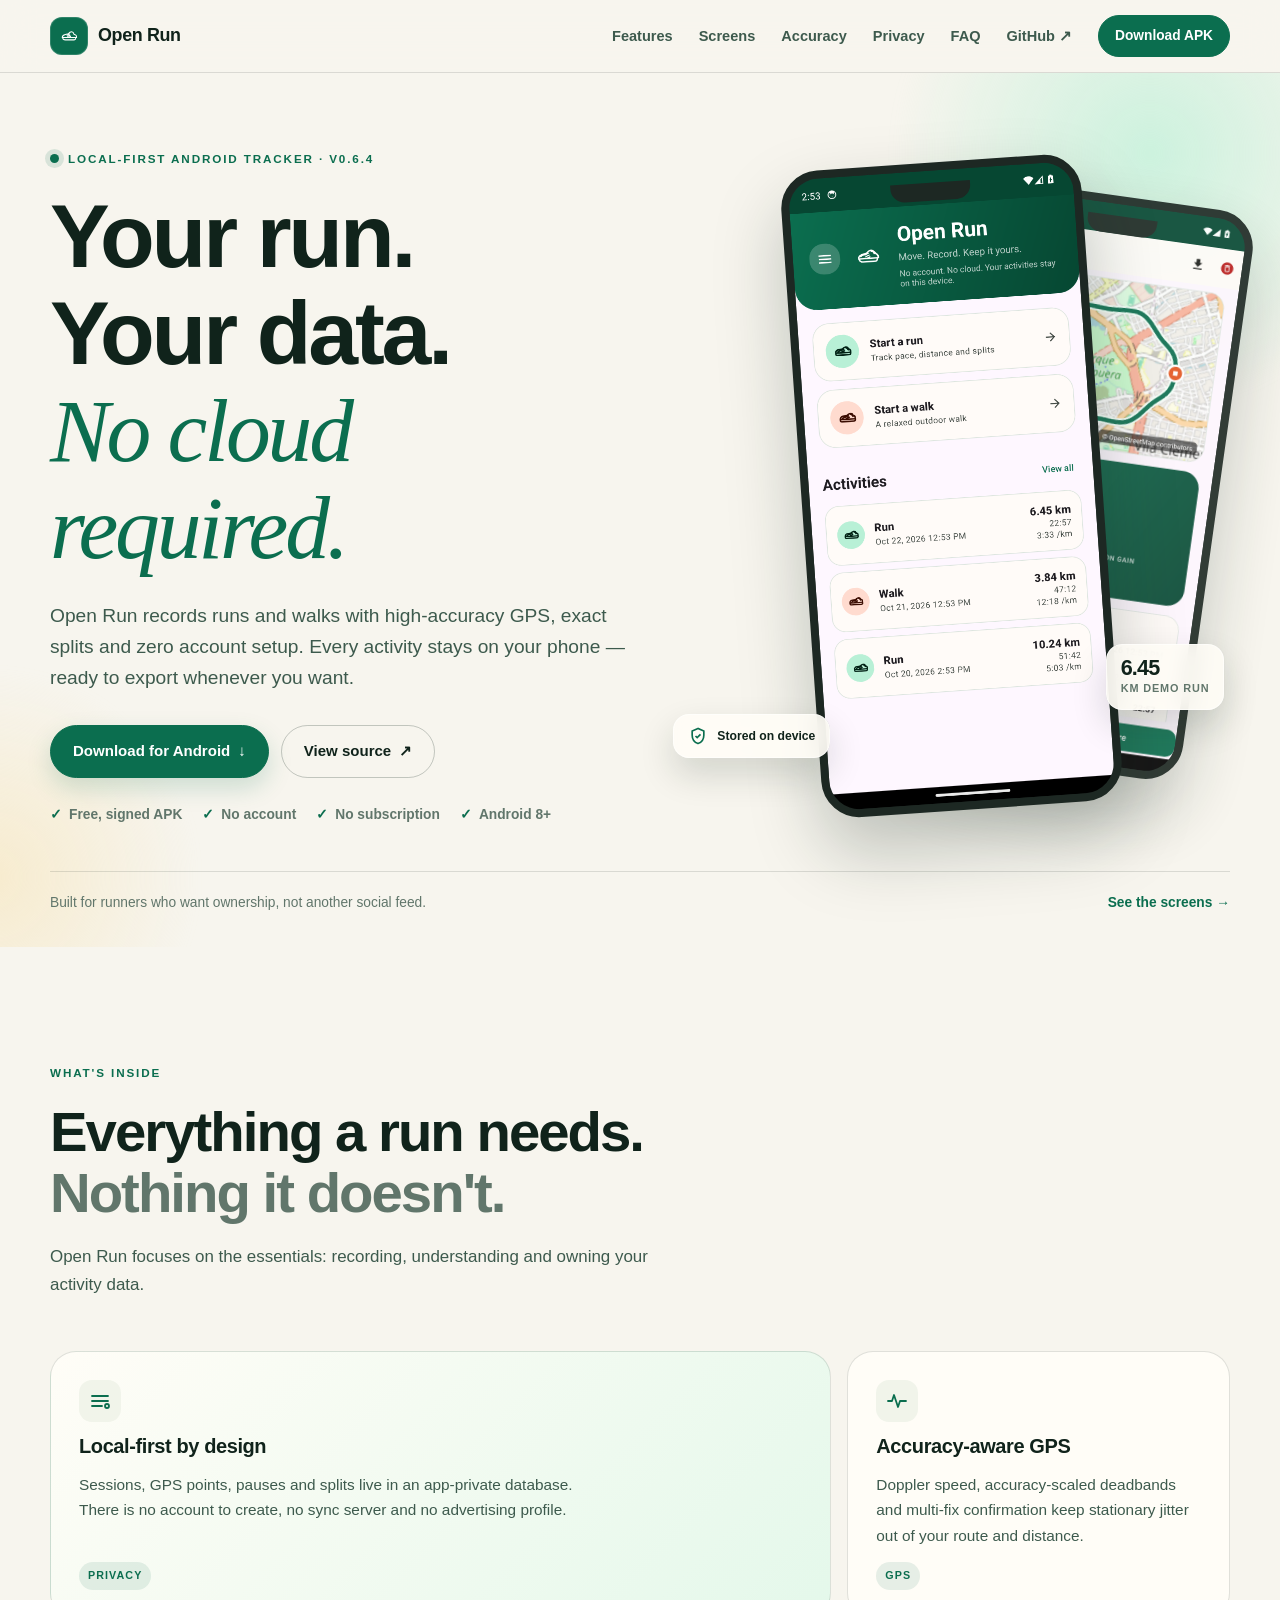
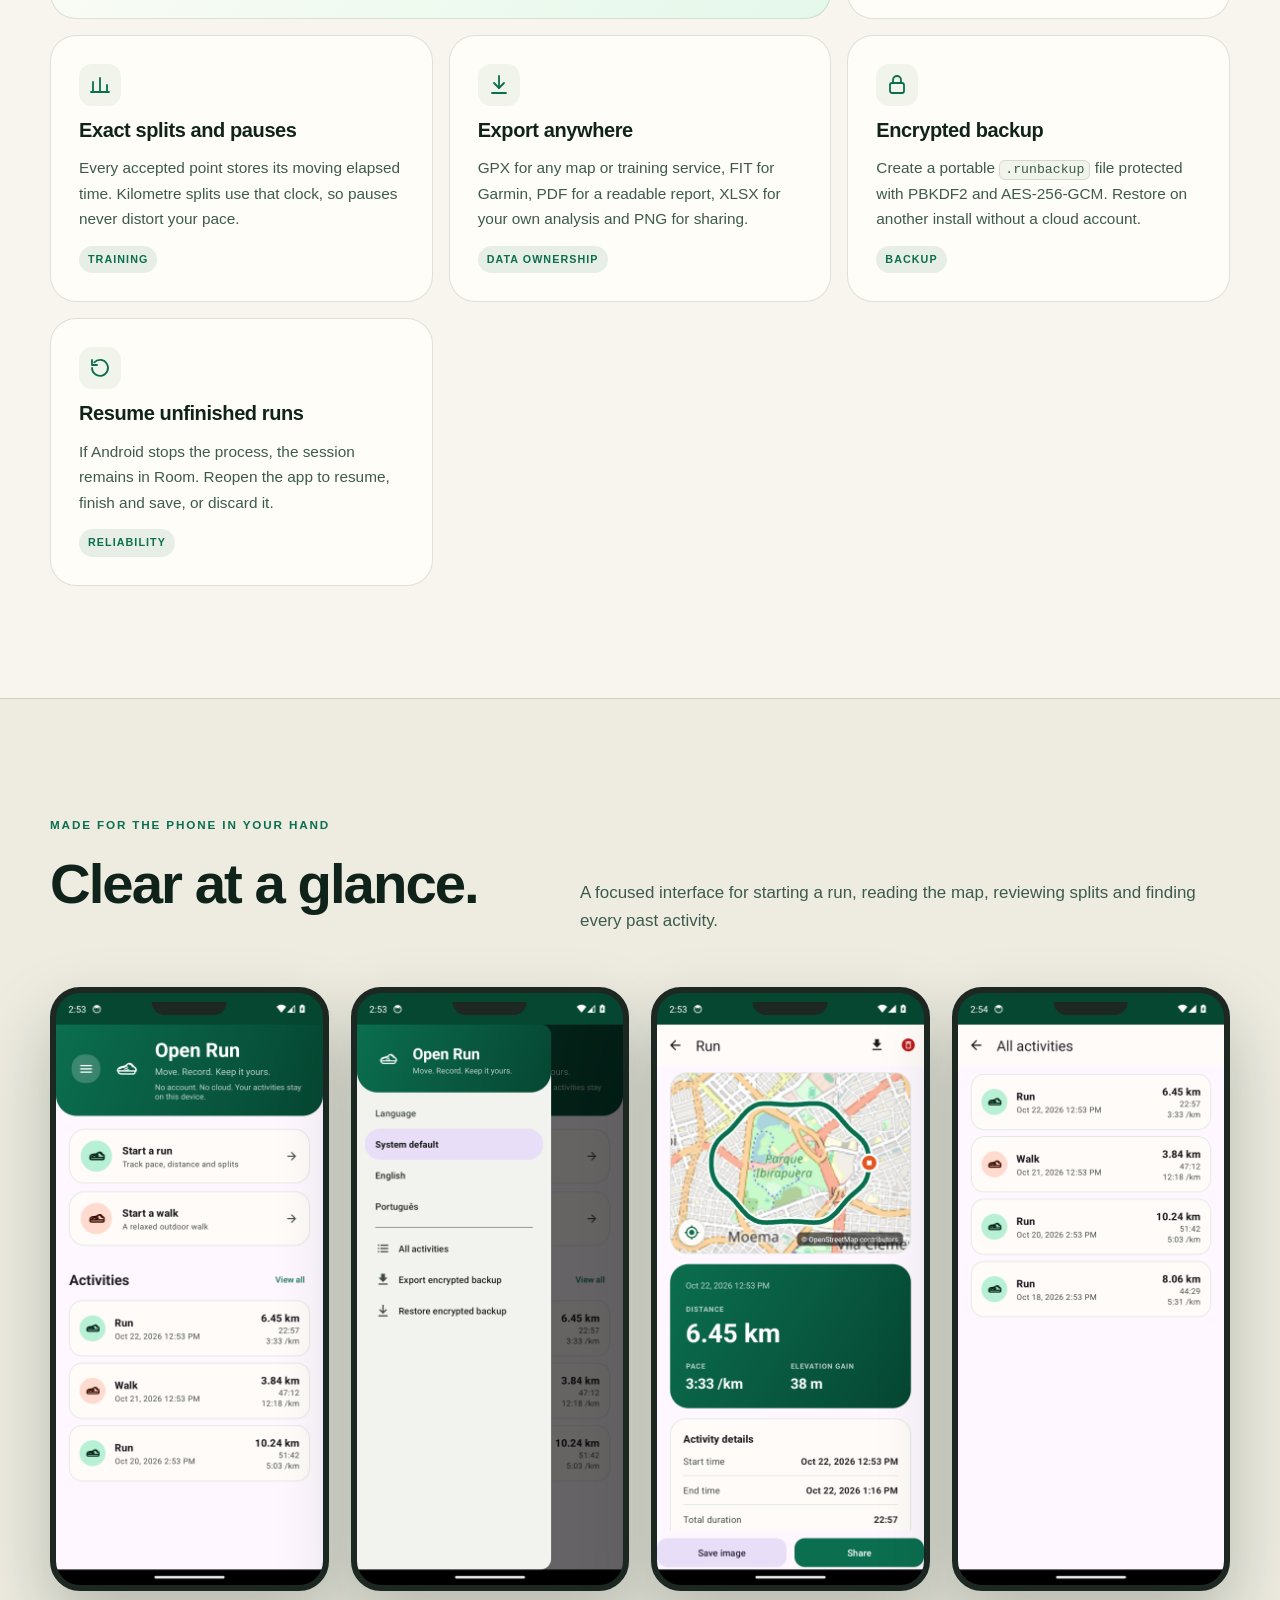
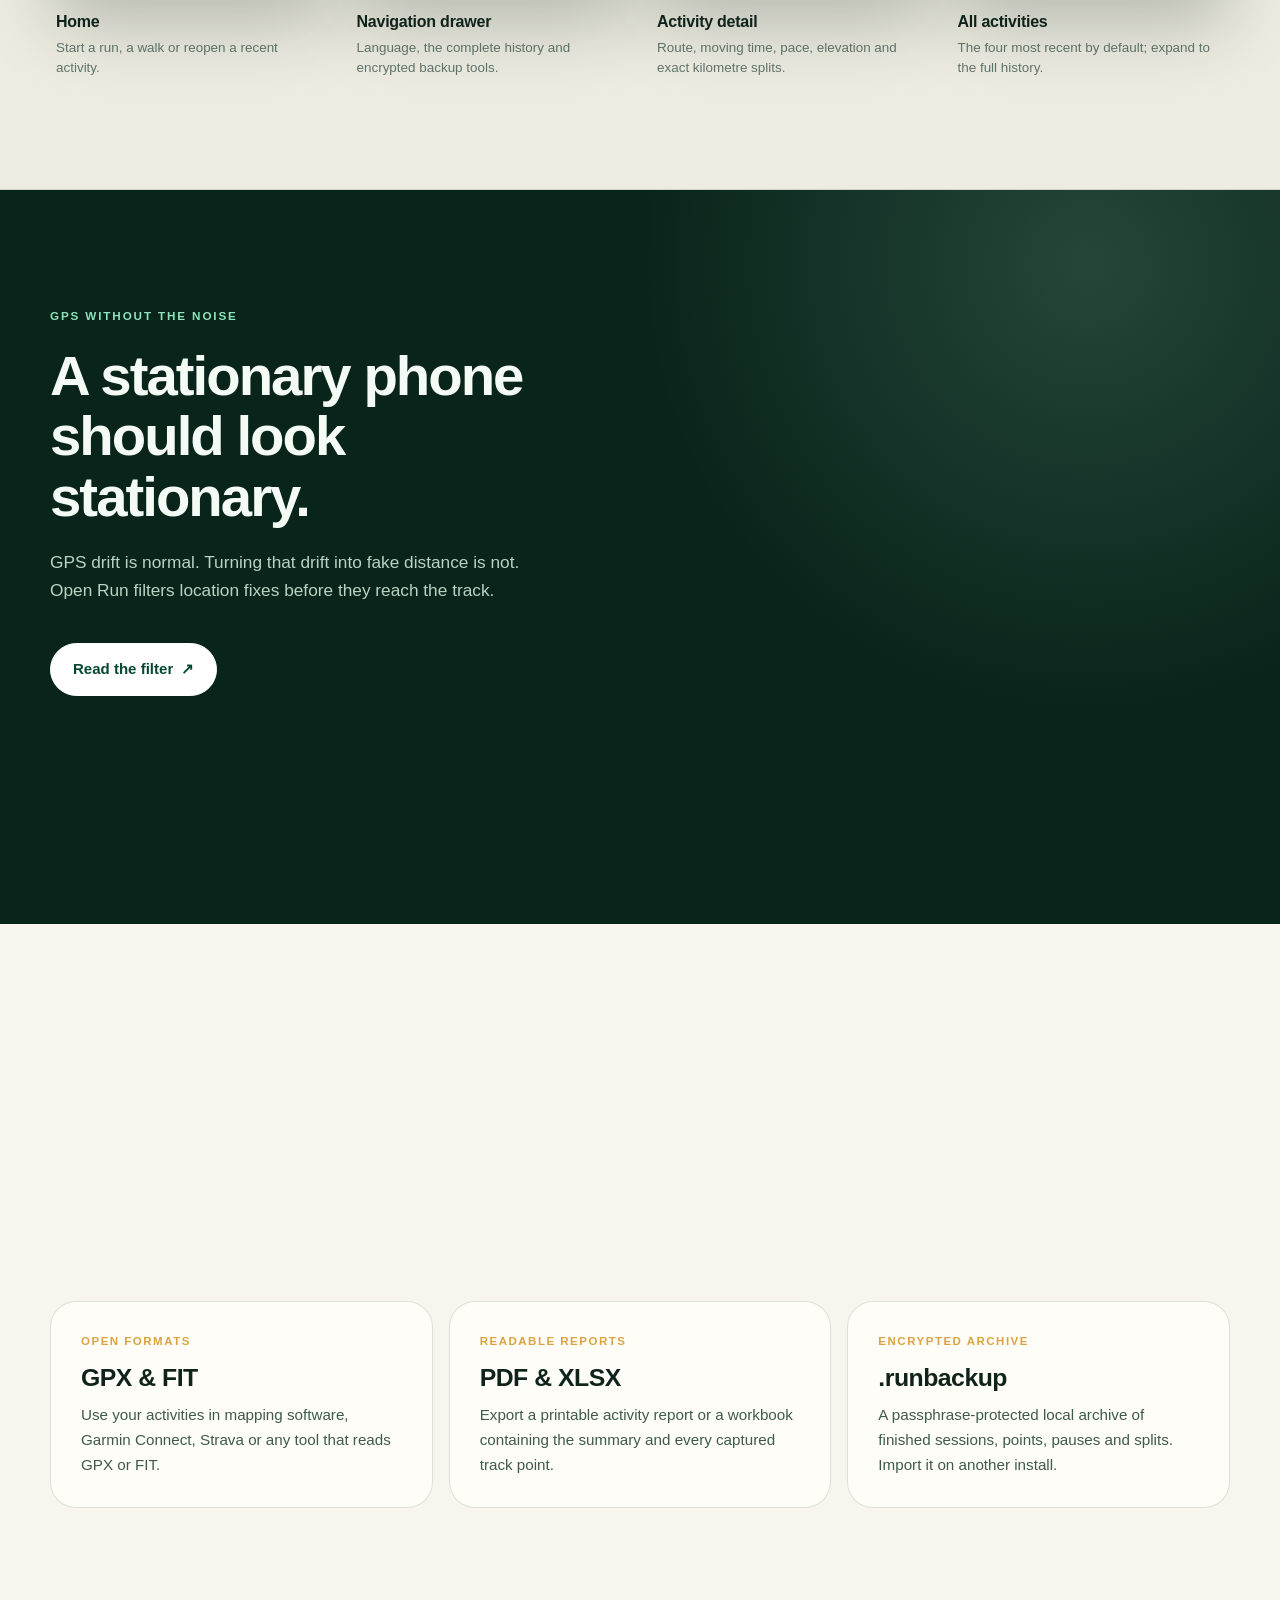
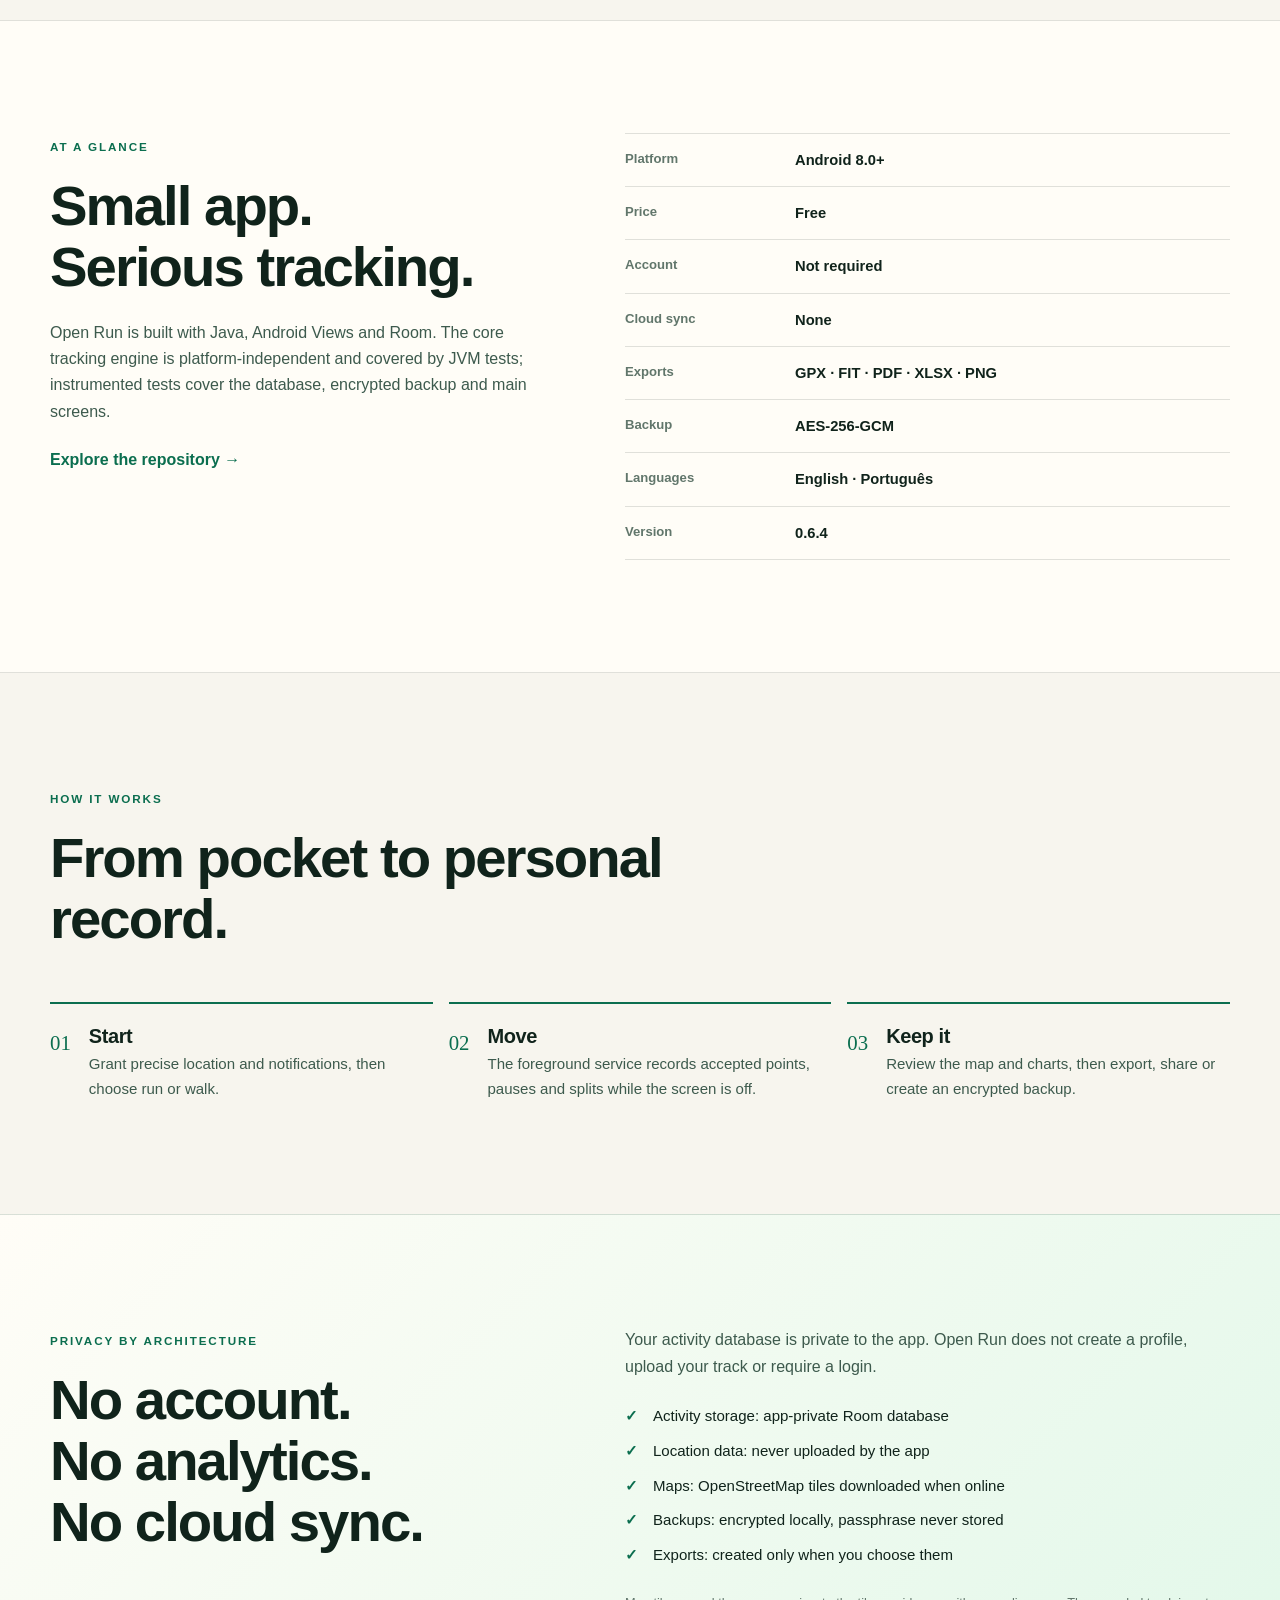
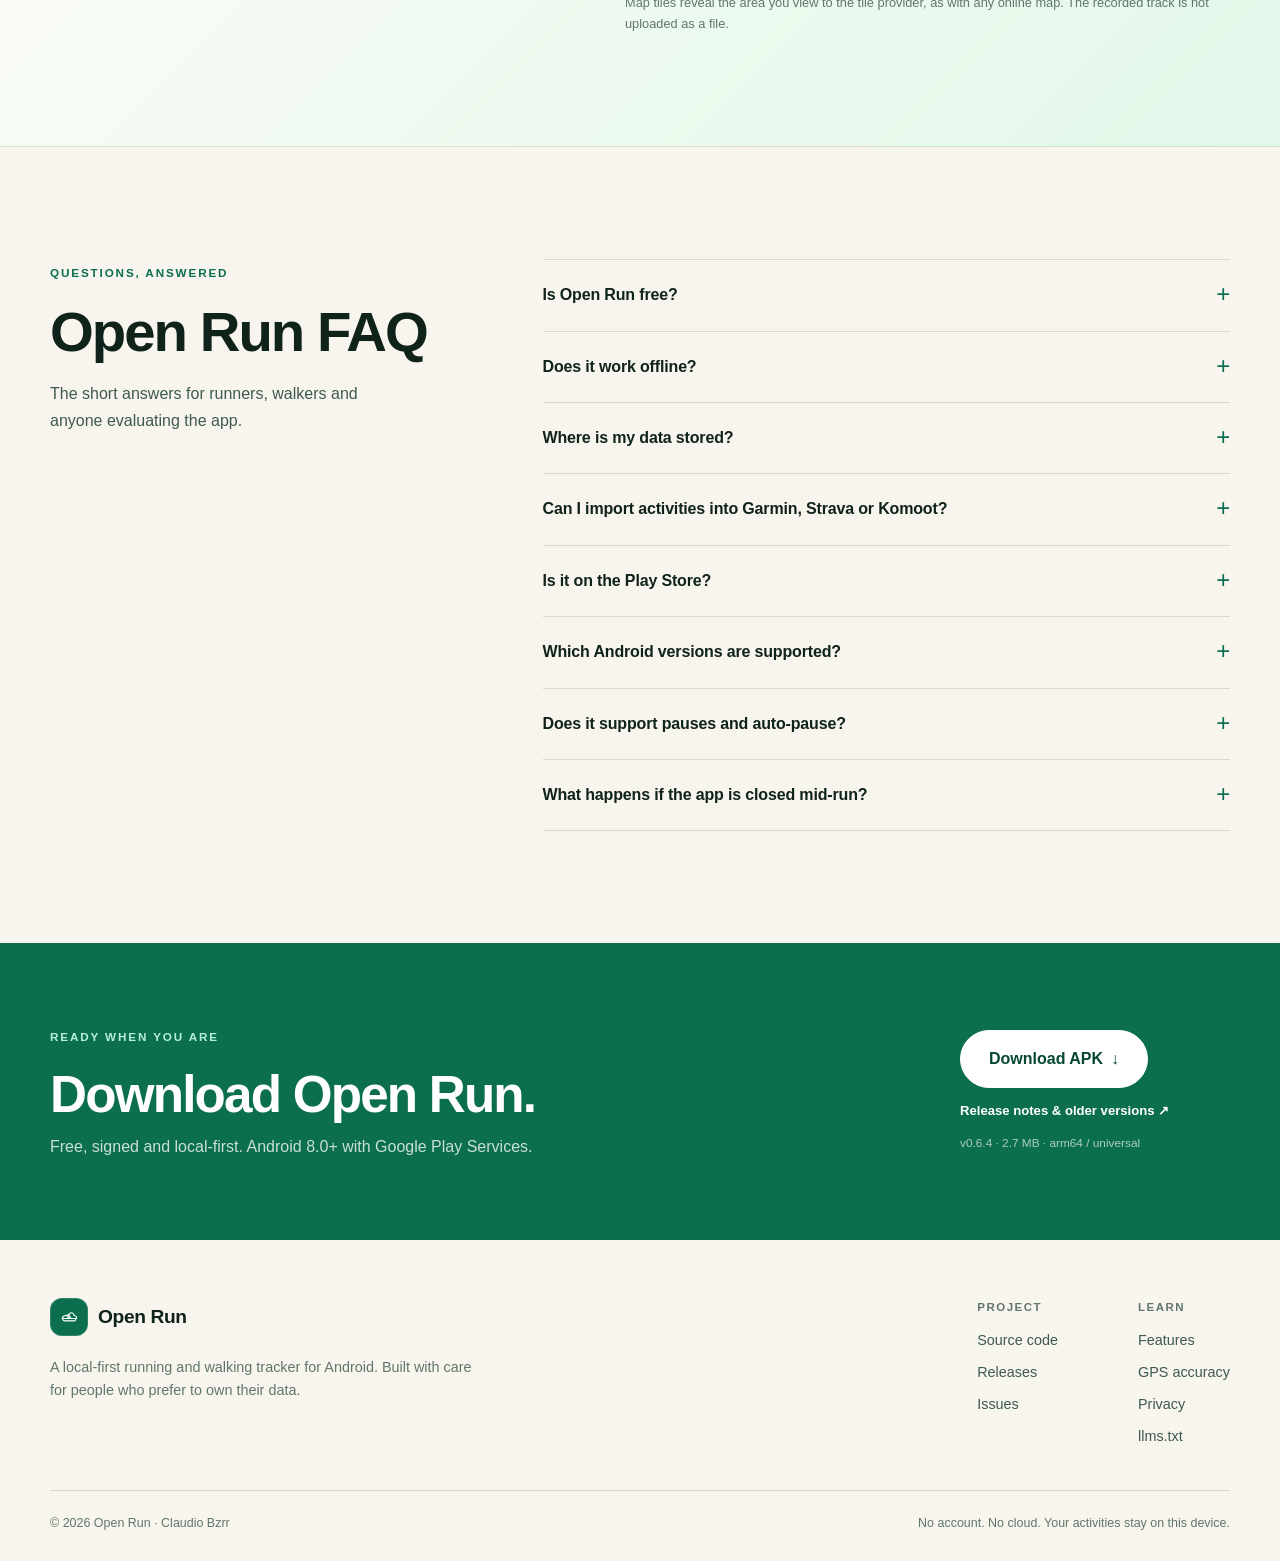
==== docs/index.html @ 713d122f "Add GitHub Pages landing page with app screenshots" ====
<!doctype html>
<html lang="en">
<head>
  <meta charset="utf-8">
  <meta name="viewport" content="width=device-width, initial-scale=1">
  <title>Open Run — Local-first GPS running & walking tracker for Android</title>
  <meta name="description" content="Open Run is a free, local-first Android app for running and walking. Accurate GPS tracks, exact splits, session recovery, GPX/FIT export and encrypted backups. No account, no cloud, no subscription.">
  <meta name="author" content="Claudio Bzrr">
  <meta name="theme-color" content="#0b6e4f">
  <link rel="canonical" href="https://claudiobzrr.github.io/open-run/">
  <link rel="icon" href="assets/favicon.svg" type="image/svg+xml">
  <link rel="manifest" href="site.webmanifest">
  <link rel="stylesheet" href="styles.css">

  <meta property="og:type" content="website">
  <meta property="og:site_name" content="Open Run">
  <meta property="og:title" content="Open Run — Your run. Your data. No cloud required.">
  <meta property="og:description" content="A local-first Android running and walking tracker with accurate GPS, exact splits, GPX/FIT export and encrypted local backups.">
  <meta property="og:url" content="https://claudiobzrr.github.io/open-run/">
  <meta property="og:image" content="https://claudiobzrr.github.io/open-run/assets/og-image.png">
  <meta property="og:image:width" content="1200">
  <meta property="og:image:height" content="630">
  <meta property="og:image:alt" content="Open Run app screens on a green background">
  <meta name="twitter:card" content="summary_large_image">
  <meta name="twitter:title" content="Open Run — Local-first running & walking tracker">
  <meta name="twitter:description" content="Accurate GPS, exact splits, encrypted backups and no account. Free Android app.">
  <meta name="twitter:image" content="https://claudiobzrr.github.io/open-run/assets/og-image.png">

  <script type="application/ld+json">
  {
    "@context": "https://schema.org",
    "@type": "SoftwareApplication",
    "name": "Open Run",
    "alternateName": "Open Run Android running tracker",
    "description": "Open Run is a free, local-first Android app for recording runs and walks. It stores activities on the device, supports exact pauses and splits, GPX/FIT/PDF/XLSX exports, encrypted .runbackup files and unfinished-session recovery.",
    "applicationCategory": "HealthApplication",
    "applicationSubCategory": "Running and walking tracker",
    "operatingSystem": "Android 8.0 or newer",
    "softwareVersion": "0.6.4",
    "datePublished": "2026-01-01",
    "dateModified": "2026-10-22",
    "downloadUrl": "https://github.com/ClaudioBzrr/open-run/releases/latest/download/app-release.apk",
    "installUrl": "https://github.com/ClaudioBzrr/open-run/releases/latest/download/app-release.apk",
    "codeRepository": "https://github.com/ClaudioBzrr/open-run",
    "url": "https://claudiobzrr.github.io/open-run/",
    "image": "https://claudiobzrr.github.io/open-run/assets/og-image.png",
    "author": {
      "@type": "Person",
      "name": "Claudio Bzrr",
      "url": "https://github.com/ClaudioBzrr"
    },
    "offers": {
      "@type": "Offer",
      "price": "0",
      "priceCurrency": "BRL",
      "availability": "https://schema.org/InStock"
    },
    "featureList": [
      "Local-first GPS running and walking tracker",
      "Doppler and barometer-assisted tracking",
      "Exact pauses and kilometre splits",
      "GPX, FIT, PDF and XLSX export",
      "Encrypted local .runbackup files",
      "Unfinished session recovery",
      "English and Portuguese interface",
      "No account and no subscription"
    ],
    "inLanguage": ["en", "pt-BR"]
  }
  </script>
  <script type="application/ld+json">
  {
    "@context": "https://schema.org",
    "@type": "FAQPage",
    "mainEntity": [
      {
        "@type": "Question",
        "name": "Is Open Run free?",
        "acceptedAnswer": {
          "@type": "Answer",
          "text": "Yes. Open Run is a free Android app with no account, subscription or ads. You can download the signed APK from GitHub Releases."
        }
      },
      {
        "@type": "Question",
        "name": "Does Open Run work offline?",
        "acceptedAnswer": {
          "@type": "Answer",
          "text": "Recording, history, splits, backup and exports work offline. The activity map and share card download OpenStreetMap tiles when an internet connection is available."
        }
      },
      {
        "@type": "Question",
        "name": "Where is my activity data stored?",
        "acceptedAnswer": {
          "@type": "Answer",
          "text": "Sessions, GPS points, pauses and splits are stored in an app-private Room database on the Android device. Open Run has no account or cloud sync. Exported GPX, FIT, PDF, XLSX and .runbackup files are created only when you choose to export them."
        }
      },
      {
        "@type": "Question",
        "name": "Can I export activities to Garmin, Strava or other apps?",
        "acceptedAnswer": {
          "@type": "Answer",
          "text": "Yes. Open Run exports GPX 1.1 and Garmin FIT files, plus PDF reports, Excel workbooks and PNG share cards. GPX and FIT files can be imported by services that support those formats."
        }
      },
      {
        "@type": "Question",
        "name": "Is Open Run on the Google Play Store?",
        "acceptedAnswer": {
          "@type": "Answer",
          "text": "Not yet. Open Run is distributed as a signed APK through GitHub Releases."
        }
      },
      {
        "@type": "Question",
        "name": "What Android version is required?",
        "acceptedAnswer": {
          "@type": "Answer",
          "text": "Open Run requires Android 8.0 (API 26) or newer and Google Play Services for high-accuracy fused location."
        }
      }
    ]
  }
  </script>
  <script type="application/ld+json">
  {
    "@context": "https://schema.org",
    "@type": "BreadcrumbList",
    "itemListElement": [
      {
        "@type": "ListItem",
        "position": 1,
        "name": "Open Run",
        "item": "https://claudiobzrr.github.io/open-run/"
      }
    ]
  }
  </script>
</head>
<body>
  <a class="skip-link" href="#main">Skip to content</a>

  <header class="site-header">
    <div class="container header-inner">
      <a class="brand" href="#top" aria-label="Open Run home">
        <span class="brand-mark" aria-hidden="true">
          <svg viewBox="0 0 108 108" role="img"><path d="M28 60c0-6 4-10 12-12l12-3c4-5 8-7 12-7 5 0 8 4 9 9l5 2c3 1 5 5 5 8v3H28Z"/><path d="M30 62c0 4 4 7 10 7h34c4 0 6-3 6-7"/><path d="m46 50 10-4M48 55l10-4M50 60l10-4"/></svg>
        </span>
        <span>Open Run</span>
      </a>
      <button class="nav-toggle" type="button" aria-label="Open menu" aria-expanded="false" aria-controls="site-nav">
        <span></span><span></span><span></span>
      </button>
      <nav class="site-nav" id="site-nav" aria-label="Main navigation">
        <a href="#features">Features</a>
        <a href="#screens">Screens</a>
        <a href="#accuracy">Accuracy</a>
        <a href="#privacy">Privacy</a>
        <a href="#faq">FAQ</a>
        <a class="nav-github" href="https://github.com/ClaudioBzrr/open-run" rel="noopener">GitHub <span aria-hidden="true">↗</span></a>
        <a class="button button-small" href="https://github.com/ClaudioBzrr/open-run/releases/latest/download/app-release.apk">Download APK</a>
      </nav>
    </div>
  </header>

  <main id="main">
    <section class="hero" id="top">
      <div class="hero-glow hero-glow-one" aria-hidden="true"></div>
      <div class="hero-glow hero-glow-two" aria-hidden="true"></div>
      <div class="container hero-grid">
        <div class="hero-copy">
          <p class="eyebrow"><span class="status-dot" aria-hidden="true"></span> Local-first Android tracker · v0.6.4</p>
          <h1>Your run.<br>Your data.<br><em>No cloud required.</em></h1>
          <p class="lede">Open Run records runs and walks with high-accuracy GPS, exact splits and zero account setup. Every activity stays on your phone — ready to export whenever you want.</p>
          <div class="hero-actions">
            <a class="button" href="https://github.com/ClaudioBzrr/open-run/releases/latest/download/app-release.apk">Download for Android <span aria-hidden="true">↓</span></a>
            <a class="button button-ghost" href="https://github.com/ClaudioBzrr/open-run" rel="noopener">View source <span aria-hidden="true">↗</span></a>
          </div>
          <ul class="trust-list" aria-label="Product highlights">
            <li>Free, signed APK</li>
            <li>No account</li>
            <li>No subscription</li>
            <li>Android 8+</li>
          </ul>
        </div>

        <div class="hero-visual" aria-label="Open Run home and activity detail screens">
          <div class="phone phone-back">
            <img src="assets/screenshots/03-detail.png" alt="Open Run activity detail screen with route map, distance, pace, elevation and activity statistics" width="1080" height="2400" loading="eager">
          </div>
          <div class="phone phone-front">
            <img src="assets/screenshots/01-home.png" alt="Open Run home screen with start run and start walk cards, recent activities and navigation menu" width="1080" height="2400" loading="eager">
          </div>
          <div class="floating-note note-pace" aria-hidden="true">
            <span class="note-value">6.45</span>
            <span class="note-label">km demo run</span>
          </div>
          <div class="floating-note note-local" aria-hidden="true">
            <svg viewBox="0 0 24 24"><path d="M12 3 5 6v5c0 4.6 3 8.6 7 10 4-1.4 7-5.4 7-10V6l-7-3Z"/><path d="m9 12 2 2 4-4"/></svg>
            <span>Stored on device</span>
          </div>
        </div>
      </div>
      <div class="container hero-foot">
        <p>Built for runners who want ownership, not another social feed.</p>
        <a href="#screens">See the screens <span aria-hidden="true">→</span></a>
      </div>
    </section>

    <section class="section" id="features">
      <div class="container">
        <div class="section-heading">
          <p class="eyebrow">What's inside</p>
          <h2>Everything a run needs.<br><span>Nothing it doesn't.</span></h2>
          <p>Open Run focuses on the essentials: recording, understanding and owning your activity data.</p>
        </div>

        <div class="feature-grid">
          <article class="feature-card feature-card-wide">
            <div class="feature-icon" aria-hidden="true">
              <svg viewBox="0 0 24 24"><path d="M4 7h16M4 12h16M4 17h10"/><circle cx="19" cy="17" r="2"/></svg>
            </div>
            <h3>Local-first by design</h3>
            <p>Sessions, GPS points, pauses and splits live in an app-private database. There is no account to create, no sync server and no advertising profile.</p>
            <span class="tag">Privacy</span>
          </article>

          <article class="feature-card">
            <div class="feature-icon" aria-hidden="true">
              <svg viewBox="0 0 24 24"><path d="M3 12h4l2-6 4 12 2-6h6"/></svg>
            </div>
            <h3>Accuracy-aware GPS</h3>
            <p>Doppler speed, accuracy-scaled deadbands and multi-fix confirmation keep stationary jitter out of your route and distance.</p>
            <span class="tag">GPS</span>
          </article>

          <article class="feature-card">
            <div class="feature-icon" aria-hidden="true">
              <svg viewBox="0 0 24 24"><path d="M5 19V9M12 19V5M19 19v-7"/><path d="M3 19h18"/></svg>
            </div>
            <h3>Exact splits and pauses</h3>
            <p>Every accepted point stores its moving elapsed time. Kilometre splits use that clock, so pauses never distort your pace.</p>
            <span class="tag">Training</span>
          </article>

          <article class="feature-card">
            <div class="feature-icon" aria-hidden="true">
              <svg viewBox="0 0 24 24"><path d="M12 3v12"/><path d="m7 10 5 5 5-5"/><path d="M5 20h14"/></svg>
            </div>
            <h3>Export anywhere</h3>
            <p>GPX for any map or training service, FIT for Garmin, PDF for a readable report, XLSX for your own analysis and PNG for sharing.</p>
            <span class="tag">Data ownership</span>
          </article>

          <article class="feature-card">
            <div class="feature-icon" aria-hidden="true">
              <svg viewBox="0 0 24 24"><rect x="5" y="10" width="14" height="10" rx="2"/><path d="M8 10V7a4 4 0 0 1 8 0v3"/></svg>
            </div>
            <h3>Encrypted backup</h3>
            <p>Create a portable <code>.runbackup</code> file protected with PBKDF2 and AES-256-GCM. Restore on another install without a cloud account.</p>
            <span class="tag">Backup</span>
          </article>

          <article class="feature-card">
            <div class="feature-icon" aria-hidden="true">
              <svg viewBox="0 0 24 24"><path d="M4 12a8 8 0 1 0 2.3-5.7"/><path d="M4 4v5h5"/></svg>
            </div>
            <h3>Resume unfinished runs</h3>
            <p>If Android stops the process, the session remains in Room. Reopen the app to resume, finish and save, or discard it.</p>
            <span class="tag">Reliability</span>
          </article>
        </div>
      </div>
    </section>

    <section class="section section-screens" id="screens">
      <div class="container">
        <div class="section-heading section-heading-row">
          <div>
            <p class="eyebrow">Made for the phone in your hand</p>
            <h2>Clear at a glance.</h2>
          </div>
          <p>A focused interface for starting a run, reading the map, reviewing splits and finding every past activity.</p>
        </div>

        <div class="screens-grid">
          <figure class="screen-card">
            <div class="phone phone-small">
              <img src="assets/screenshots/01-home.png" alt="Open Run home screen with the menu button on the left, start run and walk cards, and three recent activities" width="1080" height="2400" loading="lazy">
            </div>
            <figcaption><strong>Home</strong><span>Start a run, a walk or reopen a recent activity.</span></figcaption>
          </figure>
          <figure class="screen-card">
            <div class="phone phone-small">
              <img src="assets/screenshots/02-drawer.png" alt="Open Run navigation drawer with language, all activities and encrypted backup actions" width="1080" height="2400" loading="lazy">
            </div>
            <figcaption><strong>Navigation drawer</strong><span>Language, the complete history and encrypted backup tools.</span></figcaption>
          </figure>
          <figure class="screen-card">
            <div class="phone phone-small">
              <img src="assets/screenshots/03-detail.png" alt="Open Run activity detail with route map, distance, pace, elevation, start and end times" width="1080" height="2400" loading="lazy">
            </div>
            <figcaption><strong>Activity detail</strong><span>Route, moving time, pace, elevation and exact kilometre splits.</span></figcaption>
          </figure>
          <figure class="screen-card">
            <div class="phone phone-small">
              <img src="assets/screenshots/04-all-activities.png" alt="Open Run all activities screen showing the recent four activities with a view all action" width="1080" height="2400" loading="lazy">
            </div>
            <figcaption><strong>All activities</strong><span>The four most recent by default; expand to the full history.</span></figcaption>
          </figure>
        </div>
      </div>
    </section>

    <section class="section section-dark" id="accuracy">
      <div class="container split-grid">
        <div>
          <p class="eyebrow eyebrow-light">GPS without the noise</p>
          <h2>A stationary phone<br>should look stationary.</h2>
          <p class="lede-light">GPS drift is normal. Turning that drift into fake distance is not. Open Run filters location fixes before they reach the track.</p>
          <a class="button button-light" href="https://github.com/ClaudioBzrr/open-run/blob/main/core/src/main/java/com/openrun/core/stats/TrackFilter.java" rel="noopener">Read the filter <span aria-hidden="true">↗</span></a>
        </div>
        <div class="accuracy-list">
          <div class="accuracy-item">
            <span class="accuracy-number">01</span>
            <div><h3>Doppler speed</h3><p>Near-zero speed keeps the position anchor fixed instead of accepting multipath jumps as real movement.</p></div>
          </div>
          <div class="accuracy-item">
            <span class="accuracy-number">02</span>
            <div><h3>Accuracy-scaled deadband</h3><p>The movement threshold grows with reported GPS accuracy, so a 20 m fix cannot create a 2 m segment.</p></div>
          </div>
          <div class="accuracy-item">
            <span class="accuracy-number">03</span>
            <div><h3>Multi-fix confirmation</h3><p>When speed is ambiguous, three consistent fixes are required before a new segment is committed.</p></div>
          </div>
          <div class="accuracy-item">
            <span class="accuracy-number">04</span>
            <div><h3>Barometer-assisted elevation</h3><p>Pressure altitude is calibrated from the first valid GPS altitude and preferred over noisy GPS elevation.</p></div>
          </div>
        </div>
      </div>
    </section>

    <section class="section" id="data">
      <div class="container">
        <div class="section-heading">
          <p class="eyebrow">Data ownership</p>
          <h2>Keep the files.<br><span>Keep the memories.</span></h2>
          <p>No lock-in. Take your activities to other tools or keep an encrypted copy of everything.</p>
        </div>
        <div class="data-grid">
          <article class="data-card">
            <p class="data-kicker">Open formats</p>
            <h3>GPX &amp; FIT</h3>
            <p>Use your activities in mapping software, Garmin Connect, Strava or any tool that reads GPX or FIT.</p>
          </article>
          <article class="data-card">
            <p class="data-kicker">Readable reports</p>
            <h3>PDF &amp; XLSX</h3>
            <p>Export a printable activity report or a workbook containing the summary and every captured track point.</p>
          </article>
          <article class="data-card">
            <p class="data-kicker">Encrypted archive</p>
            <h3>.runbackup</h3>
            <p>A passphrase-protected local archive of finished sessions, points, pauses and splits. Import it on another install.</p>
          </article>
        </div>
      </div>
    </section>

    <section class="section section-glance" id="glance">
      <div class="container glance-grid">
        <div>
          <p class="eyebrow">At a glance</p>
          <h2>Small app.<br>Serious tracking.</h2>
          <p class="glance-copy">Open Run is built with Java, Android Views and Room. The core tracking engine is platform-independent and covered by JVM tests; instrumented tests cover the database, encrypted backup and main screens.</p>
          <a class="text-link" href="https://github.com/ClaudioBzrr/open-run" rel="noopener">Explore the repository <span aria-hidden="true">→</span></a>
        </div>
        <dl class="fact-list">
          <div><dt>Platform</dt><dd>Android 8.0+</dd></div>
          <div><dt>Price</dt><dd>Free</dd></div>
          <div><dt>Account</dt><dd>Not required</dd></div>
          <div><dt>Cloud sync</dt><dd>None</dd></div>
          <div><dt>Exports</dt><dd>GPX · FIT · PDF · XLSX · PNG</dd></div>
          <div><dt>Backup</dt><dd>AES-256-GCM</dd></div>
          <div><dt>Languages</dt><dd>English · Português</dd></div>
          <div><dt>Version</dt><dd>0.6.4</dd></div>
        </dl>
      </div>
    </section>

    <section class="section" id="how">
      <div class="container">
        <div class="section-heading">
          <p class="eyebrow">How it works</p>
          <h2>From pocket to personal record.</h2>
        </div>
        <ol class="steps">
          <li><span>01</span><div><h3>Start</h3><p>Grant precise location and notifications, then choose run or walk.</p></div></li>
          <li><span>02</span><div><h3>Move</h3><p>The foreground service records accepted points, pauses and splits while the screen is off.</p></div></li>
          <li><span>03</span><div><h3>Keep it</h3><p>Review the map and charts, then export, share or create an encrypted backup.</p></div></li>
        </ol>
      </div>
    </section>

    <section class="section section-privacy" id="privacy">
      <div class="container split-grid">
        <div>
          <p class="eyebrow">Privacy by architecture</p>
          <h2>No account.<br>No analytics.<br>No cloud sync.</h2>
        </div>
        <div class="privacy-copy">
          <p>Your activity database is private to the app. Open Run does not create a profile, upload your track or require a login.</p>
          <ul class="check-list">
            <li>Activity storage: app-private Room database</li>
            <li>Location data: never uploaded by the app</li>
            <li>Maps: OpenStreetMap tiles downloaded when online</li>
            <li>Backups: encrypted locally, passphrase never stored</li>
            <li>Exports: created only when you choose them</li>
          </ul>
          <p class="small-print">Map tiles reveal the area you view to the tile provider, as with any online map. The recorded track is not uploaded as a file.</p>
        </div>
      </div>
    </section>

    <section class="section" id="faq">
      <div class="container faq-layout">
        <div>
          <p class="eyebrow">Questions, answered</p>
          <h2>Open Run FAQ</h2>
          <p class="faq-intro">The short answers for runners, walkers and anyone evaluating the app.</p>
        </div>
        <div class="faq-list">
          <details>
            <summary>Is Open Run free?</summary>
            <p>Yes. There is no account, subscription or advertising SDK. Download the signed APK directly from GitHub Releases.</p>
          </details>
          <details>
            <summary>Does it work offline?</summary>
            <p>Recording, history, splits, backups and exports work offline. Map tiles and the share-card map background need an internet connection; without them, the route is drawn on a clean background.</p>
          </details>
          <details>
            <summary>Where is my data stored?</summary>
            <p>Sessions, points, pauses and splits are stored in an app-private Room database on the device. Open Run has no cloud sync. GPX, FIT, PDF, XLSX and .runbackup files are created only when you export them.</p>
          </details>
          <details>
            <summary>Can I import activities into Garmin, Strava or Komoot?</summary>
            <p>Open Run exports standard GPX 1.1 and Garmin FIT files. Any service that supports those formats can import them.</p>
          </details>
          <details>
            <summary>Is it on the Play Store?</summary>
            <p>Not yet. Releases are distributed as signed APKs on GitHub. Android may ask you to allow installation from your browser or file manager the first time.</p>
          </details>
          <details>
            <summary>Which Android versions are supported?</summary>
            <p>Android 8.0 (API 26) or newer. Google Play Services is required for high-accuracy fused location; maps use OpenStreetMap tiles and do not need a Google Maps API key.</p>
          </details>
          <details>
            <summary>Does it support pauses and auto-pause?</summary>
            <p>Manual pause and resume are supported and pauses are persisted exactly. Automatic pause exists in the tracking engine but is disabled by default in this release.</p>
          </details>
          <details>
            <summary>What happens if the app is closed mid-run?</summary>
            <p>The unfinished session remains in the local database. Reopening the app offers Resume, Finish and save, or Discard. Resume restores points, pauses, distance and splits.</p>
          </details>
        </div>
      </div>
    </section>

    <section class="download" id="download">
      <div class="container download-inner">
        <div>
          <p class="eyebrow eyebrow-light">Ready when you are</p>
          <h2>Download Open Run.</h2>
          <p>Free, signed and local-first. Android 8.0+ with Google Play Services.</p>
        </div>
        <div class="download-actions">
          <a class="button button-light button-large" href="https://github.com/ClaudioBzrr/open-run/releases/latest/download/app-release.apk">Download APK <span aria-hidden="true">↓</span></a>
          <a class="download-link" href="https://github.com/ClaudioBzrr/open-run/releases" rel="noopener">Release notes &amp; older versions <span aria-hidden="true">↗</span></a>
          <span class="download-meta">v0.6.4 · 2.7 MB · arm64 / universal</span>
        </div>
      </div>
    </section>
  </main>

  <footer class="site-footer">
    <div class="container footer-grid">
      <div>
        <a class="brand brand-footer" href="#top">
          <span class="brand-mark" aria-hidden="true">
            <svg viewBox="0 0 108 108" role="img"><path d="M28 60c0-6 4-10 12-12l12-3c4-5 8-7 12-7 5 0 8 4 9 9l5 2c3 1 5 5 5 8v3H28Z"/><path d="M30 62c0 4 4 7 10 7h34c4 0 6-3 6-7"/><path d="m46 50 10-4M48 55l10-4M50 60l10-4"/></svg>
          </span>
          <span>Open Run</span>
        </a>
        <p class="footer-note">A local-first running and walking tracker for Android. Built with care for people who prefer to own their data.</p>
      </div>
      <div class="footer-links">
        <div><strong>Project</strong><a href="https://github.com/ClaudioBzrr/open-run" rel="noopener">Source code</a><a href="https://github.com/ClaudioBzrr/open-run/releases" rel="noopener">Releases</a><a href="https://github.com/ClaudioBzrr/open-run/issues" rel="noopener">Issues</a></div>
        <div><strong>Learn</strong><a href="#features">Features</a><a href="#accuracy">GPS accuracy</a><a href="#privacy">Privacy</a><a href="llms.txt">llms.txt</a></div>
      </div>
    </div>
    <div class="container footer-bottom">
      <p>© <span data-year>2026</span> Open Run · Claudio Bzrr</p>
      <p>No account. No cloud. Your activities stay on this device.</p>
    </div>
  </footer>

  <script src="script.js" defer></script>
</body>
</html>
---- docs/styles.css ----
:root {
  --ink: #10231b;
  --ink-soft: #3d5a4d;
  --muted: #61766b;
  --bg: #f7f5ee;
  --bg-deep: #eeece1;
  --surface: #fffdf7;
  --surface-2: #f1f4ea;
  --brand: #0b6e4f;
  --brand-dark: #064732;
  --brand-soft: #b8f0d6;
  --accent: #d9a441;
  --accent-soft: #f7e6bd;
  --line: rgba(16, 35, 27, .13);
  --line-strong: rgba(16, 35, 27, .23);
  --shadow: 0 24px 70px rgba(21, 48, 36, .13);
  --radius: 26px;
  --max: 1180px;
  --sans: ui-sans-serif, -apple-system, BlinkMacSystemFont, "Segoe UI", Roboto, Helvetica, Arial, sans-serif;
  --serif: ui-serif, Georgia, Cambria, "Times New Roman", serif;
}

@media (prefers-color-scheme: dark) {
  :root {
    --ink: #eff7f1;
    --ink-soft: #c4d8cc;
    --muted: #9eb5a8;
    --bg: #0b1511;
    --bg-deep: #101f19;
    --surface: #13241d;
    --surface-2: #172a21;
    --brand: #69d6a7;
    --brand-dark: #b8f0d6;
    --brand-soft: #153f30;
    --accent: #edc36c;
    --accent-soft: #3b3019;
    --line: rgba(239, 247, 241, .14);
    --line-strong: rgba(239, 247, 241, .26);
    --shadow: 0 24px 70px rgba(0, 0, 0, .35);
  }
}

* { box-sizing: border-box; }
html { scroll-behavior: smooth; }
body {
  margin: 0;
  color: var(--ink);
  background: var(--bg);
  font-family: var(--sans);
  font-size: 16px;
  line-height: 1.65;
  -webkit-font-smoothing: antialiased;
  text-rendering: optimizeLegibility;
}
img { display: block; max-width: 100%; height: auto; }
a { color: inherit; text-decoration-thickness: 1px; text-underline-offset: 3px; }
button, a { -webkit-tap-highlight-color: transparent; }
button { font: inherit; }
h1, h2, h3, p, ul, dl, figure { margin: 0; }
h1, h2, h3 { line-height: 1.08; letter-spacing: -.035em; }
h1 { font-size: clamp(3rem, 7vw, 6.3rem); font-weight: 750; }
h2 { font-size: clamp(2.2rem, 4.4vw, 4.2rem); font-weight: 740; }
h3 { font-size: 1.25rem; letter-spacing: -.02em; }
em { font-family: var(--serif); font-weight: 500; color: var(--brand); }
code {
  font-family: ui-monospace, SFMono-Regular, Menlo, Consolas, monospace;
  font-size: .86em;
  background: var(--surface-2);
  border: 1px solid var(--line);
  border-radius: 6px;
  padding: .1em .38em;
}
.container { width: min(var(--max), calc(100% - 48px)); margin-inline: auto; }
.skip-link {
  position: fixed;
  left: 16px;
  top: -100px;
  z-index: 100;
  background: var(--brand);
  color: #fff;
  padding: 12px 18px;
  border-radius: 10px;
  transition: top .2s ease;
}
.skip-link:focus { top: 16px; }
:focus-visible { outline: 3px solid var(--accent); outline-offset: 3px; }

/* Header */
.site-header {
  position: sticky;
  top: 0;
  z-index: 50;
  background: color-mix(in srgb, var(--bg) 88%, transparent);
  border-bottom: 1px solid var(--line);
  backdrop-filter: blur(18px);
}
.header-inner {
  min-height: 72px;
  display: flex;
  align-items: center;
  justify-content: space-between;
  gap: 24px;
}
.brand {
  display: inline-flex;
  align-items: center;
  gap: 10px;
  font-weight: 760;
  font-size: 1.12rem;
  letter-spacing: -.02em;
  text-decoration: none;
}
.brand-mark {
  width: 38px;
  height: 38px;
  display: grid;
  place-items: center;
  border-radius: 12px;
  background: var(--brand);
  color: #fff;
  box-shadow: inset 0 0 0 1px rgba(255,255,255,.15);
}
.brand-mark svg { width: 28px; height: 28px; fill: none; stroke: currentColor; stroke-width: 4; stroke-linecap: round; stroke-linejoin: round; }
.site-nav { display: flex; align-items: center; gap: 26px; font-size: .91rem; font-weight: 640; }
.site-nav > a:not(.button) { color: var(--ink-soft); text-decoration: none; transition: color .2s ease; }
.site-nav > a:not(.button):hover { color: var(--brand); }
.nav-github { display: inline-flex; gap: 4px; align-items: center; }
.nav-toggle { display: none; background: none; border: 0; width: 44px; height: 44px; cursor: pointer; padding: 10px; }
.nav-toggle span { display: block; width: 24px; height: 2px; margin: 5px auto; background: var(--ink); transition: transform .2s ease, opacity .2s ease; }
.nav-toggle[aria-expanded="true"] span:nth-child(1) { transform: translateY(7px) rotate(45deg); }
.nav-toggle[aria-expanded="true"] span:nth-child(2) { opacity: 0; }
.nav-toggle[aria-expanded="true"] span:nth-child(3) { transform: translateY(-7px) rotate(-45deg); }

/* Buttons */
.button {
  display: inline-flex;
  align-items: center;
  justify-content: center;
  gap: 8px;
  min-height: 52px;
  padding: 13px 22px;
  border-radius: 999px;
  border: 1px solid var(--brand);
  background: var(--brand);
  color: #fff;
  font-weight: 720;
  font-size: .94rem;
  text-decoration: none;
  box-shadow: 0 10px 24px rgba(11, 110, 79, .18);
  transition: transform .2s ease, box-shadow .2s ease, background .2s ease;
}
.button:hover { transform: translateY(-2px); box-shadow: 0 16px 30px rgba(11, 110, 79, .24); }
.button-small { min-height: 42px; padding: 9px 16px; font-size: .86rem; box-shadow: none; }
.button-ghost { background: transparent; color: var(--ink); border-color: var(--line-strong); box-shadow: none; }
.button-ghost:hover { background: var(--surface); box-shadow: none; }
.button-light { background: #fff; color: var(--brand-dark); border-color: #fff; box-shadow: none; }
.button-light:hover { background: var(--brand-soft); border-color: var(--brand-soft); }
.button-large { min-height: 58px; padding-inline: 28px; font-size: 1rem; }

/* Hero */
.hero { position: relative; overflow: hidden; padding: 72px 0 32px; }
.hero-glow { position: absolute; border-radius: 50%; filter: blur(6px); pointer-events: none; }
.hero-glow-one { width: 520px; height: 520px; right: -130px; top: -180px; background: radial-gradient(circle, rgba(184,240,214,.68), rgba(184,240,214,0) 70%); }
.hero-glow-two { width: 420px; height: 420px; left: -220px; bottom: -140px; background: radial-gradient(circle, rgba(247,230,189,.65), rgba(247,230,189,0) 70%); }
.hero-grid { position: relative; display: grid; grid-template-columns: 1.02fr .98fr; gap: 44px; align-items: center; }
.eyebrow { display: inline-flex; align-items: center; gap: 9px; color: var(--brand); font-weight: 760; font-size: .73rem; letter-spacing: .16em; text-transform: uppercase; margin-bottom: 20px; }
.status-dot { width: 9px; height: 9px; border-radius: 50%; background: var(--brand); box-shadow: 0 0 0 5px color-mix(in srgb, var(--brand) 13%, transparent); }
.hero h1 { margin-bottom: 24px; }
.lede { font-size: clamp(1.05rem, 1.5vw, 1.24rem); max-width: 610px; color: var(--ink-soft); line-height: 1.6; }
.hero-actions { display: flex; flex-wrap: wrap; gap: 12px; margin-top: 32px; }
.trust-list { display: flex; flex-wrap: wrap; gap: 8px 20px; padding: 0; margin-top: 26px; list-style: none; color: var(--muted); font-size: .86rem; font-weight: 600; }
.trust-list li::before { content: "✓"; color: var(--brand); margin-right: 7px; font-weight: 800; }
.hero-visual { position: relative; min-height: 660px; display: grid; place-items: center; }
.phone {
  position: relative;
  border: 8px solid #1d2823;
  border-radius: 38px;
  background: #1d2823;
  box-shadow: 0 34px 70px rgba(16, 35, 27, .25);
  overflow: hidden;
}
.phone img { width: 100%; display: block; }
.phone::before {
  content: "";
  position: absolute;
  z-index: 2;
  top: 12px;
  left: 50%;
  transform: translateX(-50%);
  width: 28%;
  height: 18px;
  border-radius: 0 0 14px 14px;
  background: #1d2823;
}
.phone-back { position: absolute; width: min(290px, 48%); right: 2%; top: 38px; transform: rotate(8deg); opacity: .9; }
.phone-front { position: relative; z-index: 1; width: min(320px, 54%); transform: rotate(-4deg); }
.phone-small { width: 100%; border-width: 6px; border-radius: 30px; }
.phone-small::before { top: 9px; height: 13px; }
.floating-note {
  position: absolute;
  z-index: 3;
  display: flex;
  align-items: center;
  gap: 9px;
  padding: 11px 14px;
  border: 1px solid rgba(255,255,255,.6);
  border-radius: 16px;
  background: rgba(255, 253, 247, .9);
  box-shadow: 0 16px 35px rgba(16,35,27,.16);
  backdrop-filter: blur(10px);
  color: #10231b;
  font-size: .76rem;
  font-weight: 700;
}
.note-pace { right: 1%; bottom: 106px; flex-direction: column; gap: 0; align-items: flex-start; }
.note-pace .note-value { font-size: 1.35rem; line-height: 1.1; letter-spacing: -.04em; }
.note-pace .note-label { color: #61766b; font-size: .68rem; text-transform: uppercase; letter-spacing: .08em; }
.note-local { left: 0; bottom: 58px; }
.note-local svg { width: 20px; height: 20px; fill: none; stroke: #0b6e4f; stroke-width: 2; }
.hero-foot { position: relative; display: flex; justify-content: space-between; align-items: center; gap: 20px; border-top: 1px solid var(--line); margin-top: 44px; padding-top: 20px; color: var(--muted); font-size: .86rem; }
.hero-foot a { color: var(--brand); font-weight: 700; text-decoration: none; }

/* Sections */
.section { padding: 112px 0; }
.section-heading { max-width: 760px; margin-bottom: 52px; }
.section-heading h2 { margin-bottom: 20px; }
.section-heading h2 span { color: var(--muted); }
.section-heading > p:last-child { color: var(--ink-soft); font-size: 1.06rem; max-width: 650px; }
.section-heading-row { max-width: none; display: flex; align-items: end; justify-content: space-between; gap: 40px; }
.section-heading-row > p { max-width: 360px; color: var(--muted); }
.feature-grid { display: grid; grid-template-columns: repeat(3, 1fr); gap: 16px; }
.feature-card {
  position: relative;
  padding: 28px;
  min-height: 250px;
  background: var(--surface);
  border: 1px solid var(--line);
  border-radius: var(--radius);
  display: flex;
  flex-direction: column;
  gap: 14px;
  transition: transform .25s ease, border-color .25s ease, box-shadow .25s ease;
}
.feature-card:hover { transform: translateY(-4px); border-color: var(--line-strong); box-shadow: var(--shadow); }
.feature-card-wide { grid-column: span 2; background: linear-gradient(135deg, var(--surface), color-mix(in srgb, var(--brand-soft) 38%, var(--surface))); }
.feature-icon { width: 42px; height: 42px; display: grid; place-items: center; border-radius: 13px; background: var(--surface-2); color: var(--brand); }
.feature-icon svg { width: 24px; height: 24px; fill: none; stroke: currentColor; stroke-width: 1.8; stroke-linecap: round; stroke-linejoin: round; }
.feature-card p { color: var(--ink-soft); font-size: .96rem; max-width: 520px; }
.tag { align-self: flex-start; margin-top: auto; font-size: .67rem; text-transform: uppercase; letter-spacing: .1em; font-weight: 780; color: var(--brand); background: color-mix(in srgb, var(--brand) 10%, transparent); padding: 5px 9px; border-radius: 999px; }

/* Screens */
.section-screens { background: var(--bg-deep); border-block: 1px solid var(--line); }
.screens-grid { display: grid; grid-template-columns: repeat(4, 1fr); gap: 22px; }
.screen-card { display: flex; flex-direction: column; gap: 18px; margin: 0; }
.screen-card .phone { transition: transform .3s ease; }
.screen-card:hover .phone { transform: translateY(-6px) rotate(-1deg); }
.screen-card figcaption { display: flex; flex-direction: column; gap: 3px; padding-inline: 6px; }
.screen-card figcaption strong { font-size: 1rem; letter-spacing: -.015em; }
.screen-card figcaption span { color: var(--muted); font-size: .84rem; line-height: 1.45; }

/* Dark section */
.section-dark { background: radial-gradient(circle at 85% 10%, rgba(184,240,214,.16), transparent 35%), #09251b; color: #f4fbf5; }
.section-dark h2 { color: #f4fbf5; }
.eyebrow-light { color: #8fe3bb; }
.lede-light { color: #b9d3c4; font-size: 1.08rem; max-width: 570px; margin: 20px 0 30px; }
.split-grid { display: grid; grid-template-columns: .9fr 1.1fr; gap: 80px; align-items: start; }
.accuracy-list { display: grid; gap: 2px; }
.accuracy-item { display: grid; grid-template-columns: 50px 1fr; gap: 18px; padding: 24px 0; border-top: 1px solid rgba(255,255,255,.14); }
.accuracy-item:last-child { border-bottom: 1px solid rgba(255,255,255,.14); }
.accuracy-number { color: #8fe3bb; font-family: var(--serif); font-size: 1.05rem; }
.accuracy-item h3 { margin-bottom: 6px; color: #f4fbf5; }
.accuracy-item p { color: #a9c8b8; font-size: .93rem; }
.section-dark .button-light { margin-top: 8px; }

/* Data */
.data-grid { display: grid; grid-template-columns: repeat(3, 1fr); gap: 16px; }
.data-card { border: 1px solid var(--line); border-radius: var(--radius); padding: 30px; background: var(--surface); }
.data-kicker { color: var(--accent); font-size: .72rem; letter-spacing: .13em; text-transform: uppercase; font-weight: 800; margin-bottom: 14px; }
.data-card h3 { margin-bottom: 10px; font-size: 1.55rem; }
.data-card p:last-child { color: var(--ink-soft); font-size: .95rem; }

/* Glance */
.section-glance { background: var(--surface); border-block: 1px solid var(--line); }
.glance-grid { display: grid; grid-template-columns: .9fr 1.1fr; gap: 80px; align-items: start; }
.glance-copy { color: var(--ink-soft); margin: 22px 0; }
.text-link { color: var(--brand); font-weight: 740; text-decoration: none; }
.fact-list { border-top: 1px solid var(--line); margin: 0; }
.fact-list > div { display: grid; grid-template-columns: 150px 1fr; gap: 20px; padding: 14px 0; border-bottom: 1px solid var(--line); }
.fact-list dt { color: var(--muted); font-size: .82rem; font-weight: 650; }
.fact-list dd { margin: 0; font-weight: 700; font-size: .92rem; }

/* Steps */
.steps { list-style: none; padding: 0; margin: 0; display: grid; grid-template-columns: repeat(3, 1fr); gap: 16px; counter-reset: step; }
.steps li { border-top: 2px solid var(--brand); padding-top: 22px; display: flex; gap: 18px; }
.steps li > span { font-family: var(--serif); color: var(--brand); font-size: 1.3rem; }
.steps h3 { margin-bottom: 5px; }
.steps p { color: var(--ink-soft); font-size: .94rem; }

/* Privacy */
.section-privacy { background: linear-gradient(135deg, var(--surface), color-mix(in srgb, var(--brand-soft) 42%, var(--surface))); border-block: 1px solid var(--line); }
.privacy-copy p { color: var(--ink-soft); max-width: 620px; }
.check-list { list-style: none; padding: 0; margin: 24px 0; display: grid; gap: 10px; }
.check-list li { padding-left: 28px; position: relative; font-size: .94rem; }
.check-list li::before { content: "✓"; position: absolute; left: 0; top: 0; color: var(--brand); font-weight: 850; }
.small-print { font-size: .8rem !important; color: var(--muted) !important; }

/* FAQ */
.faq-layout { display: grid; grid-template-columns: .75fr 1.25fr; gap: 80px; align-items: start; }
.faq-intro { color: var(--ink-soft); margin-top: 18px; max-width: 360px; }
.faq-list { border-top: 1px solid var(--line); }
.faq-list details { border-bottom: 1px solid var(--line); }
.faq-list summary { cursor: pointer; list-style: none; display: flex; justify-content: space-between; gap: 20px; padding: 22px 0; font-weight: 720; letter-spacing: -.01em; }
.faq-list summary::-webkit-details-marker { display: none; }
.faq-list summary::after { content: "+"; color: var(--brand); font-size: 1.5rem; line-height: 1; font-weight: 400; transition: transform .2s ease; }
.faq-list details[open] summary::after { transform: rotate(45deg); }
.faq-list details p { padding: 0 42px 24px 0; color: var(--ink-soft); font-size: .95rem; }

/* Download */
.download { background: #0b6e4f; color: #fff; padding: 80px 0; }
.download-inner { display: flex; justify-content: space-between; align-items: center; gap: 60px; }
.download h2 { color: #fff; font-size: clamp(2.3rem, 4vw, 3.8rem); margin-bottom: 12px; }
.download p { color: rgba(255,255,255,.78); }
.download-actions { display: flex; flex-direction: column; align-items: flex-start; gap: 12px; min-width: 270px; }
.download-link { color: #fff; font-size: .82rem; font-weight: 650; text-decoration: none; }
.download-meta { color: rgba(255,255,255,.65); font-size: .74rem; }
.download .eyebrow { color: #b8f0d6; }

/* Footer */
.site-footer { padding: 58px 0 28px; background: var(--bg); }
.footer-grid { display: grid; grid-template-columns: 1.2fr .8fr; gap: 60px; padding-bottom: 42px; border-bottom: 1px solid var(--line); }
.brand-footer { font-size: 1.2rem; }
.footer-note { color: var(--muted); font-size: .9rem; max-width: 430px; margin-top: 16px; }
.footer-links { display: flex; gap: 80px; justify-content: flex-end; }
.footer-links > div { display: flex; flex-direction: column; gap: 8px; }
.footer-links strong { font-size: .72rem; text-transform: uppercase; letter-spacing: .13em; color: var(--muted); margin-bottom: 4px; }
.footer-links a { color: var(--ink-soft); font-size: .9rem; text-decoration: none; }
.footer-links a:hover { color: var(--brand); }
.footer-bottom { display: flex; justify-content: space-between; gap: 20px; padding-top: 22px; color: var(--muted); font-size: .78rem; }

/* Motion */
.reveal { opacity: 0; transform: translateY(22px); transition: opacity .65s ease, transform .65s ease; }
.reveal.is-visible { opacity: 1; transform: none; }
@media (prefers-reduced-motion: reduce) {
  html { scroll-behavior: auto; }
  *, *::before, *::after { transition-duration: .001ms !important; animation-duration: .001ms !important; }
  .reveal { opacity: 1; transform: none; }
}

/* Responsive */
@media (max-width: 1020px) {
  .hero-grid { grid-template-columns: 1fr; gap: 20px; }
  .hero-visual { min-height: 620px; width: min(560px, 100%); margin-inline: auto; }
  .hero-copy { max-width: 760px; }
  .feature-grid { grid-template-columns: repeat(2, 1fr); }
  .feature-card-wide { grid-column: span 1; }
  .screens-grid { grid-template-columns: repeat(2, 1fr); gap: 40px 24px; }
  .split-grid, .glance-grid, .faq-layout { grid-template-columns: 1fr; gap: 42px; }
  .footer-grid { grid-template-columns: 1fr; gap: 36px; }
  .footer-links { justify-content: flex-start; }
}
@media (max-width: 760px) {
  .container { width: min(var(--max), calc(100% - 32px)); }
  .site-header { position: relative; }
  .nav-toggle { display: block; }
  .site-nav {
    position: absolute;
    left: 16px;
    right: 16px;
    top: 72px;
    display: none;
    flex-direction: column;
    align-items: stretch;
    gap: 4px;
    padding: 14px;
    background: var(--surface);
    border: 1px solid var(--line);
    border-radius: 18px;
    box-shadow: var(--shadow);
  }
  .site-nav.is-open { display: flex; }
  .site-nav > a:not(.button) { padding: 10px 12px; border-radius: 10px; }
  .site-nav > a:not(.button):hover { background: var(--surface-2); }
  .site-nav .button { margin-top: 6px; }
  .hero { padding-top: 44px; }
  h1 { font-size: clamp(2.85rem, 13vw, 4.5rem); }
  .hero-visual { min-height: 540px; }
  .phone-front { width: min(260px, 58%); }
  .phone-back { width: min(230px, 50%); }
  .note-pace { right: 0; bottom: 58px; }
  .note-local { left: 0; bottom: 20px; }
  .hero-foot { flex-direction: column; align-items: flex-start; }
  .section { padding: 78px 0; }
  .section-heading { margin-bottom: 34px; }
  .section-heading-row { flex-direction: column; align-items: flex-start; gap: 18px; }
  .feature-grid, .data-grid, .steps { grid-template-columns: 1fr; }
  .screens-grid { display: flex; overflow-x: auto; scroll-snap-type: x mandatory; gap: 18px; padding-bottom: 16px; margin-inline: -16px; padding-inline: 16px; }
  .screen-card { min-width: 75%; scroll-snap-align: start; }
  .fact-list > div { grid-template-columns: 120px 1fr; }
  .download-inner { flex-direction: column; align-items: flex-start; gap: 30px; }
  .download-actions { width: 100%; }
  .download-actions .button { width: 100%; }
  .footer-links { gap: 40px; }
  .footer-bottom { flex-direction: column; gap: 6px; }
}
@media (max-width: 430px) {
  .hero-visual { min-height: 470px; }
  .phone-front { width: 62%; }
  .phone-back { width: 52%; }
  .floating-note { font-size: .68rem; padding: 9px 11px; }
  .note-pace { bottom: 36px; }
  .note-local { bottom: 10px; }
  .screen-card { min-width: 84%; }
}
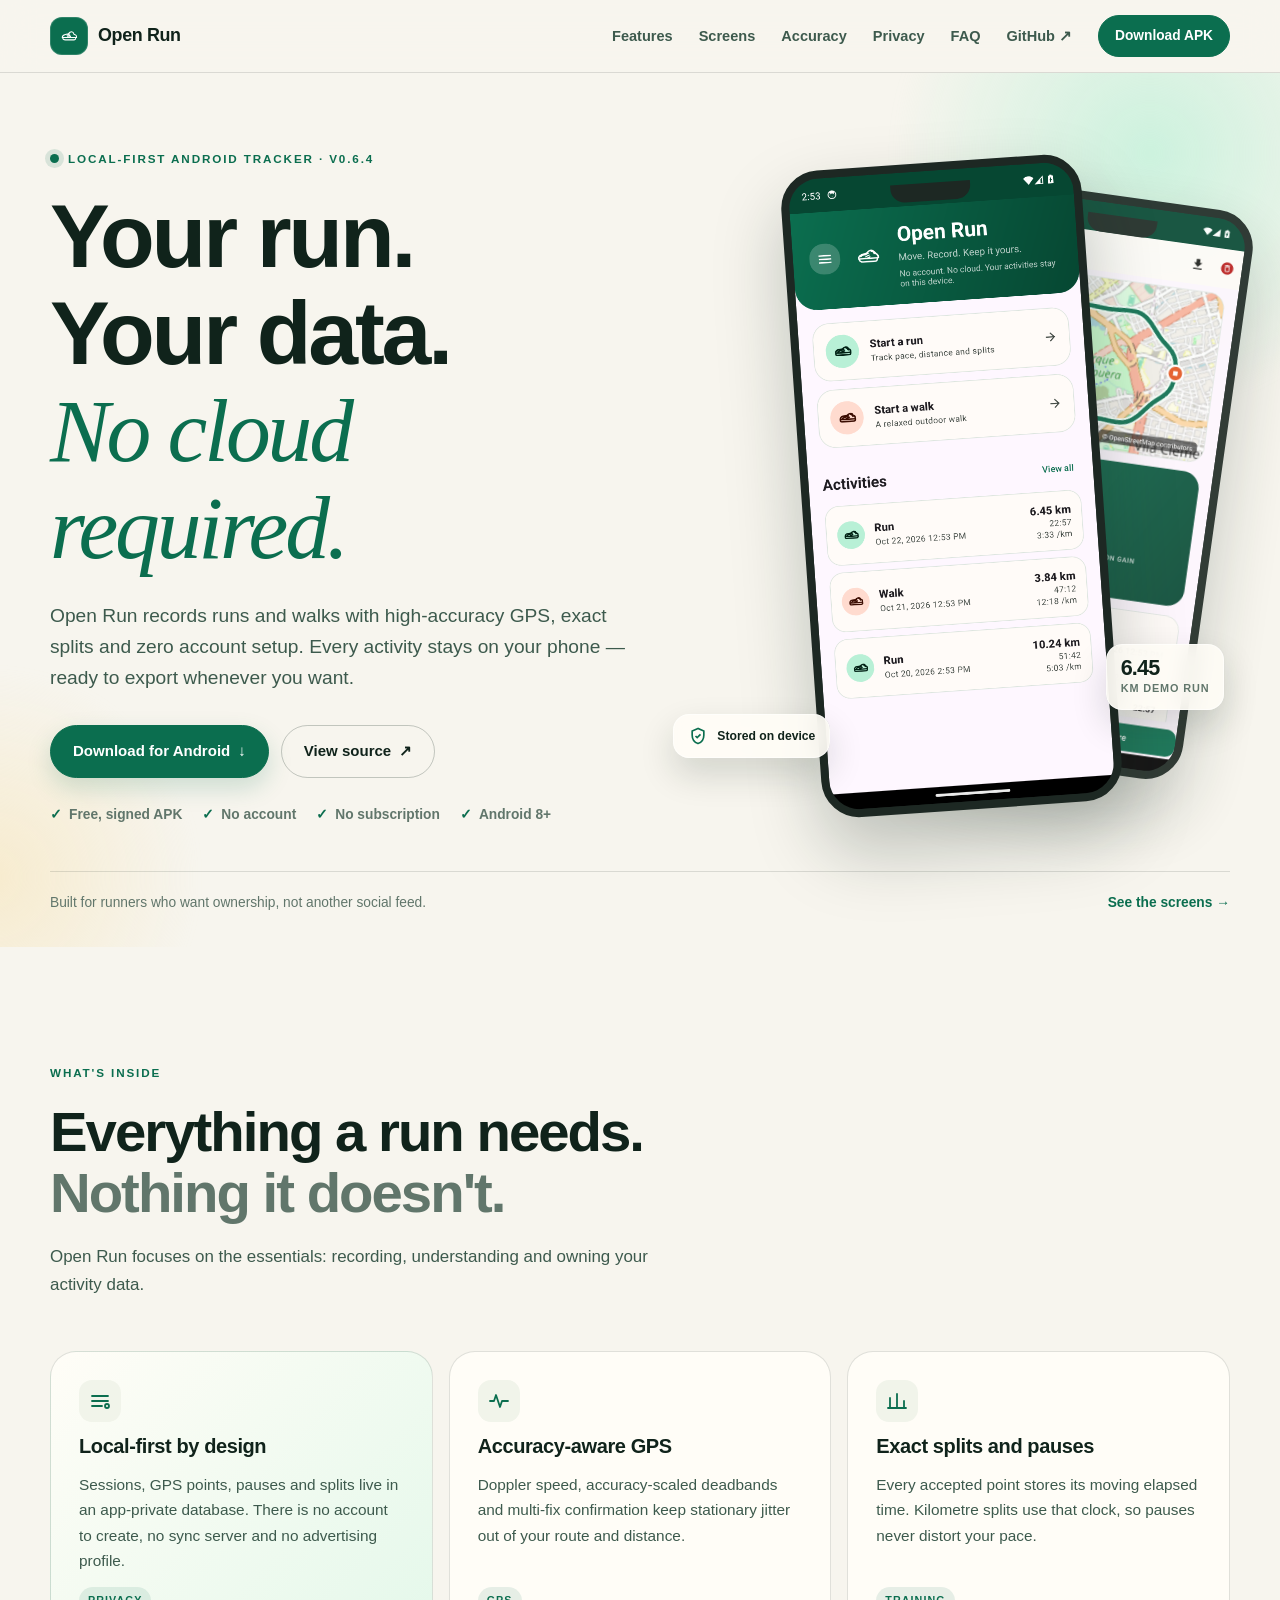
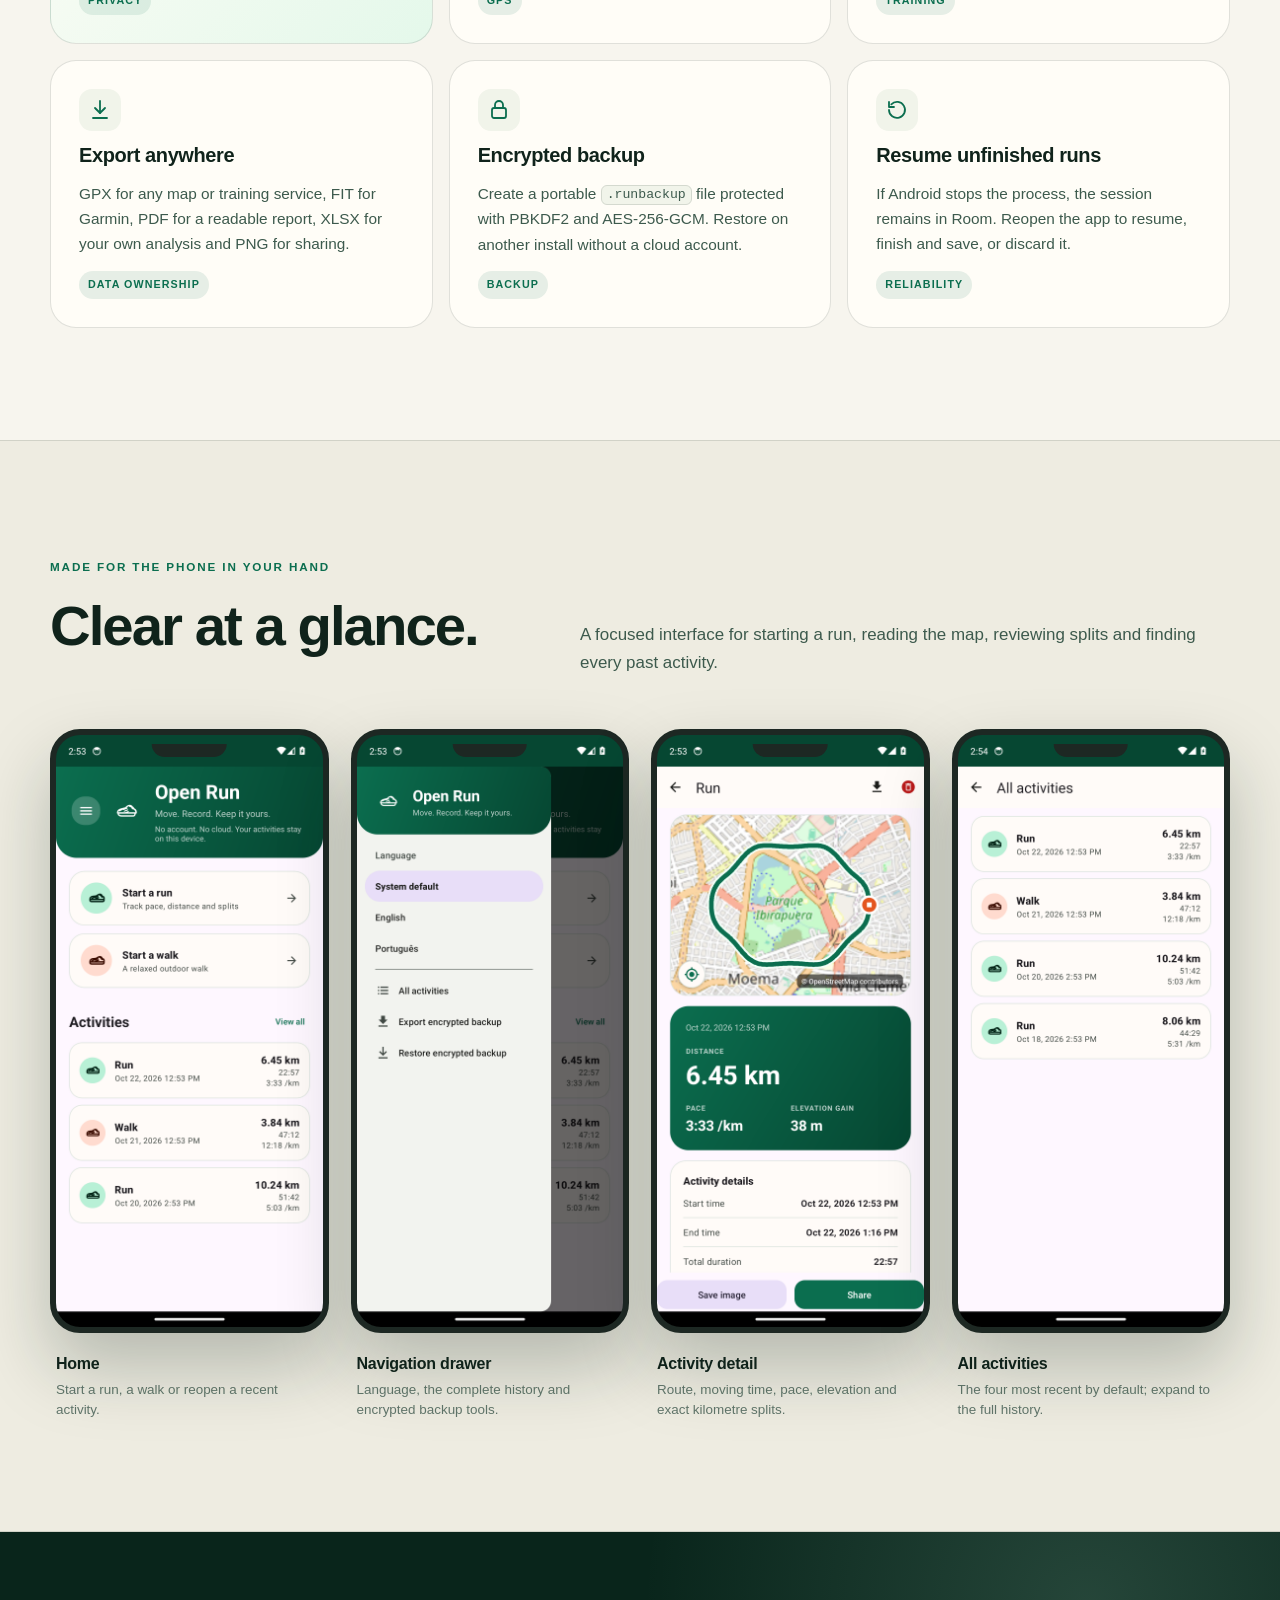
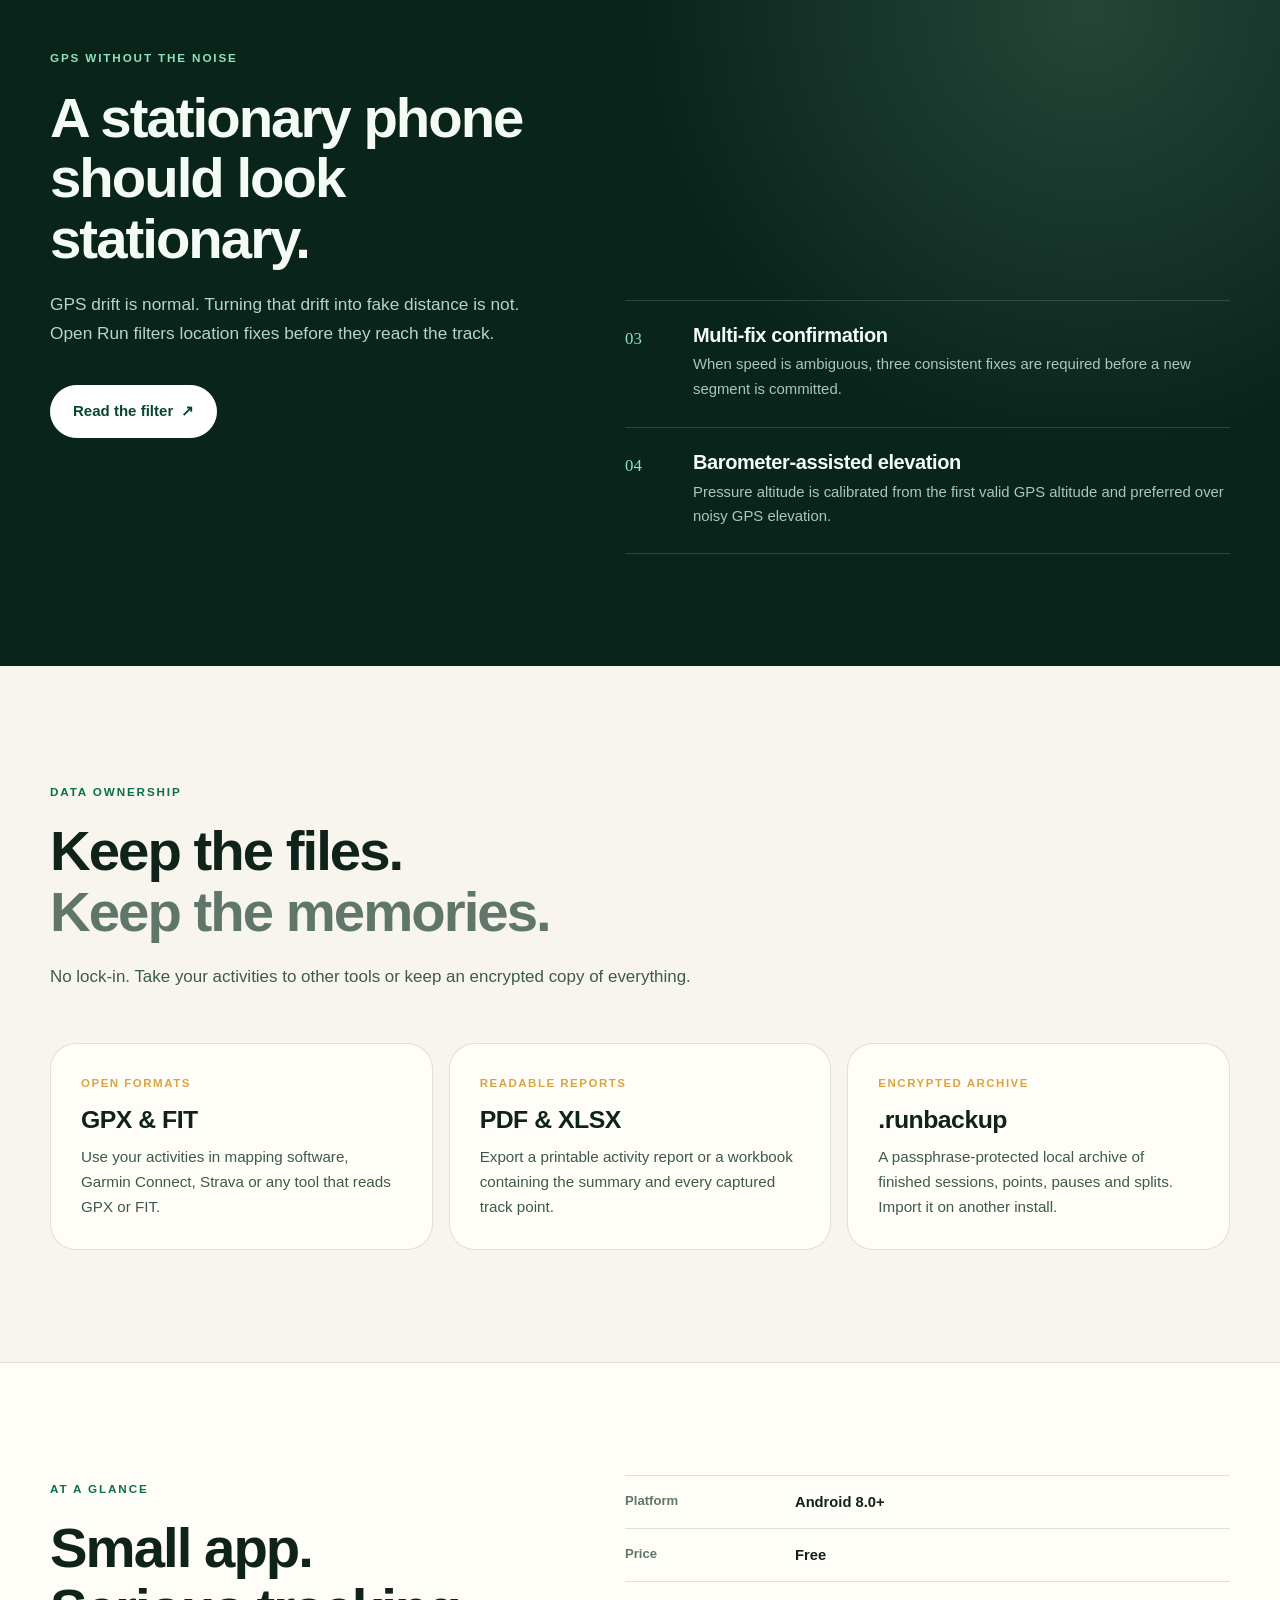
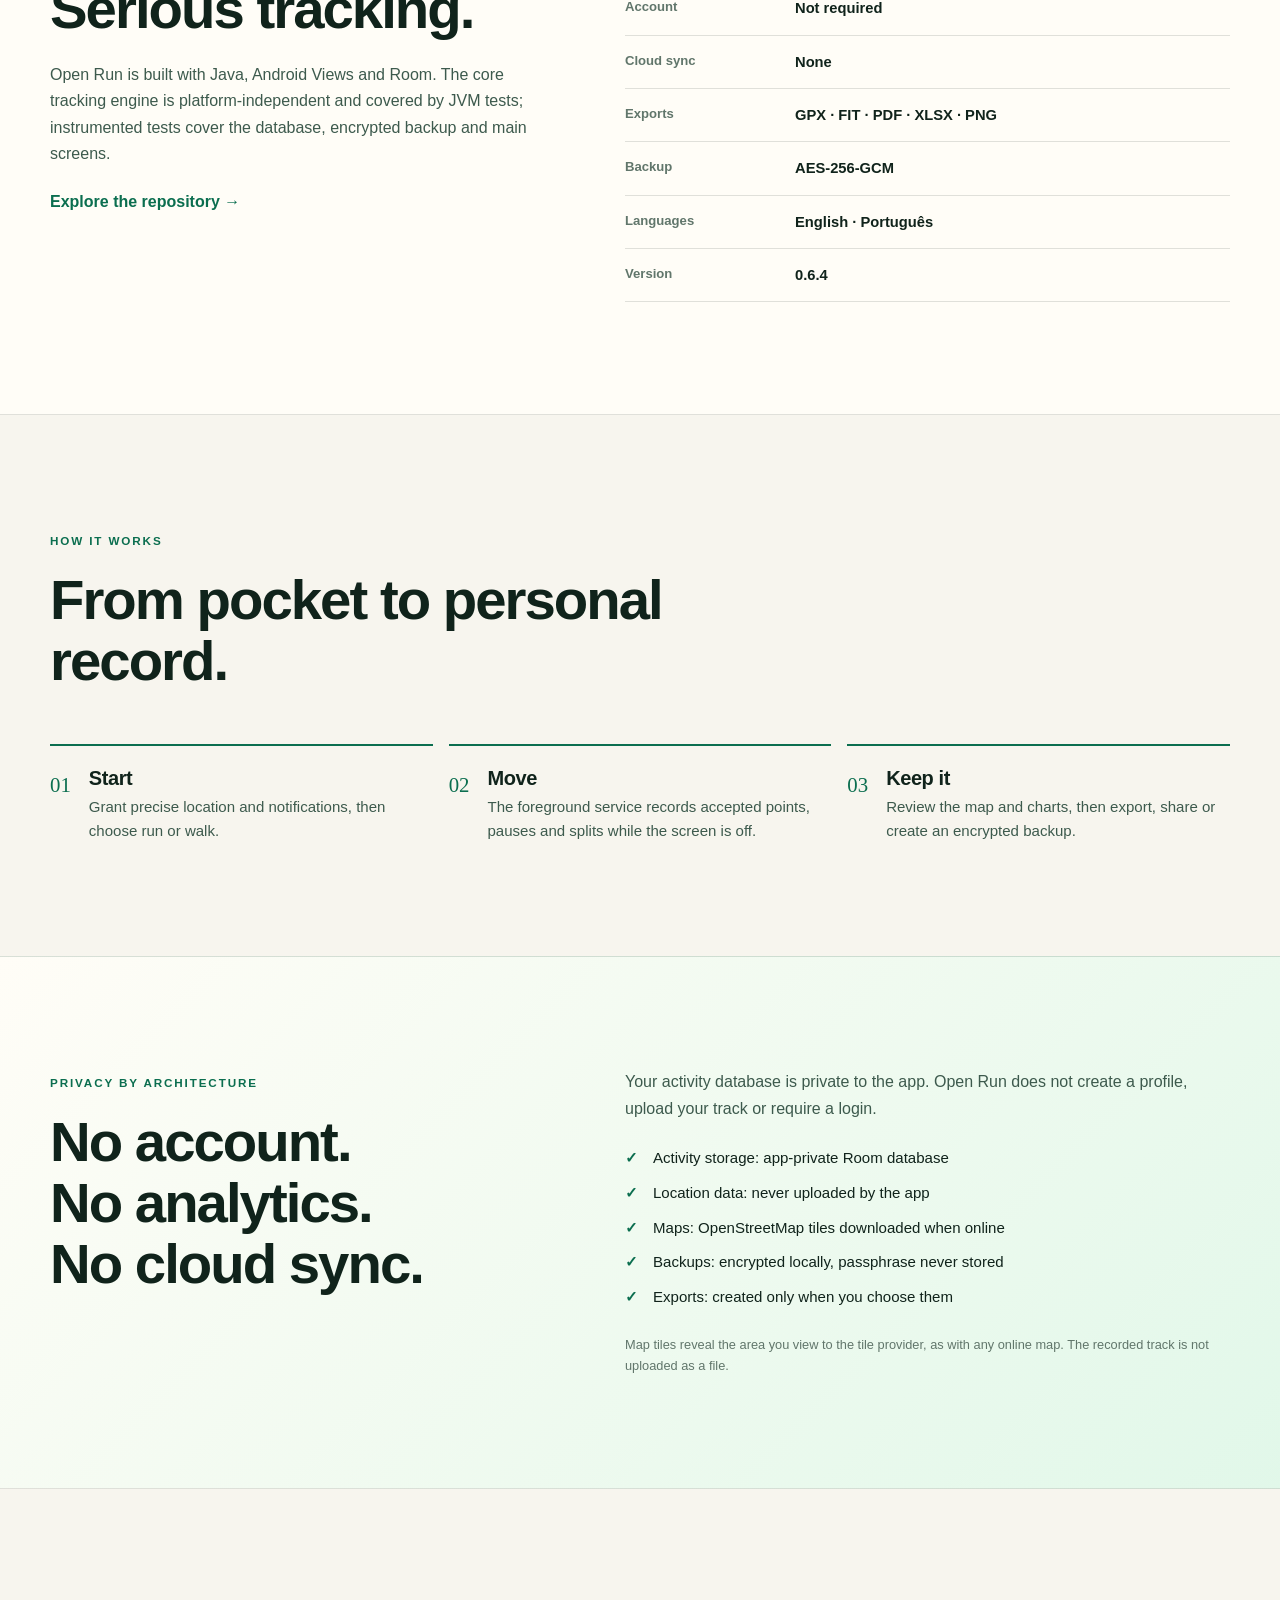
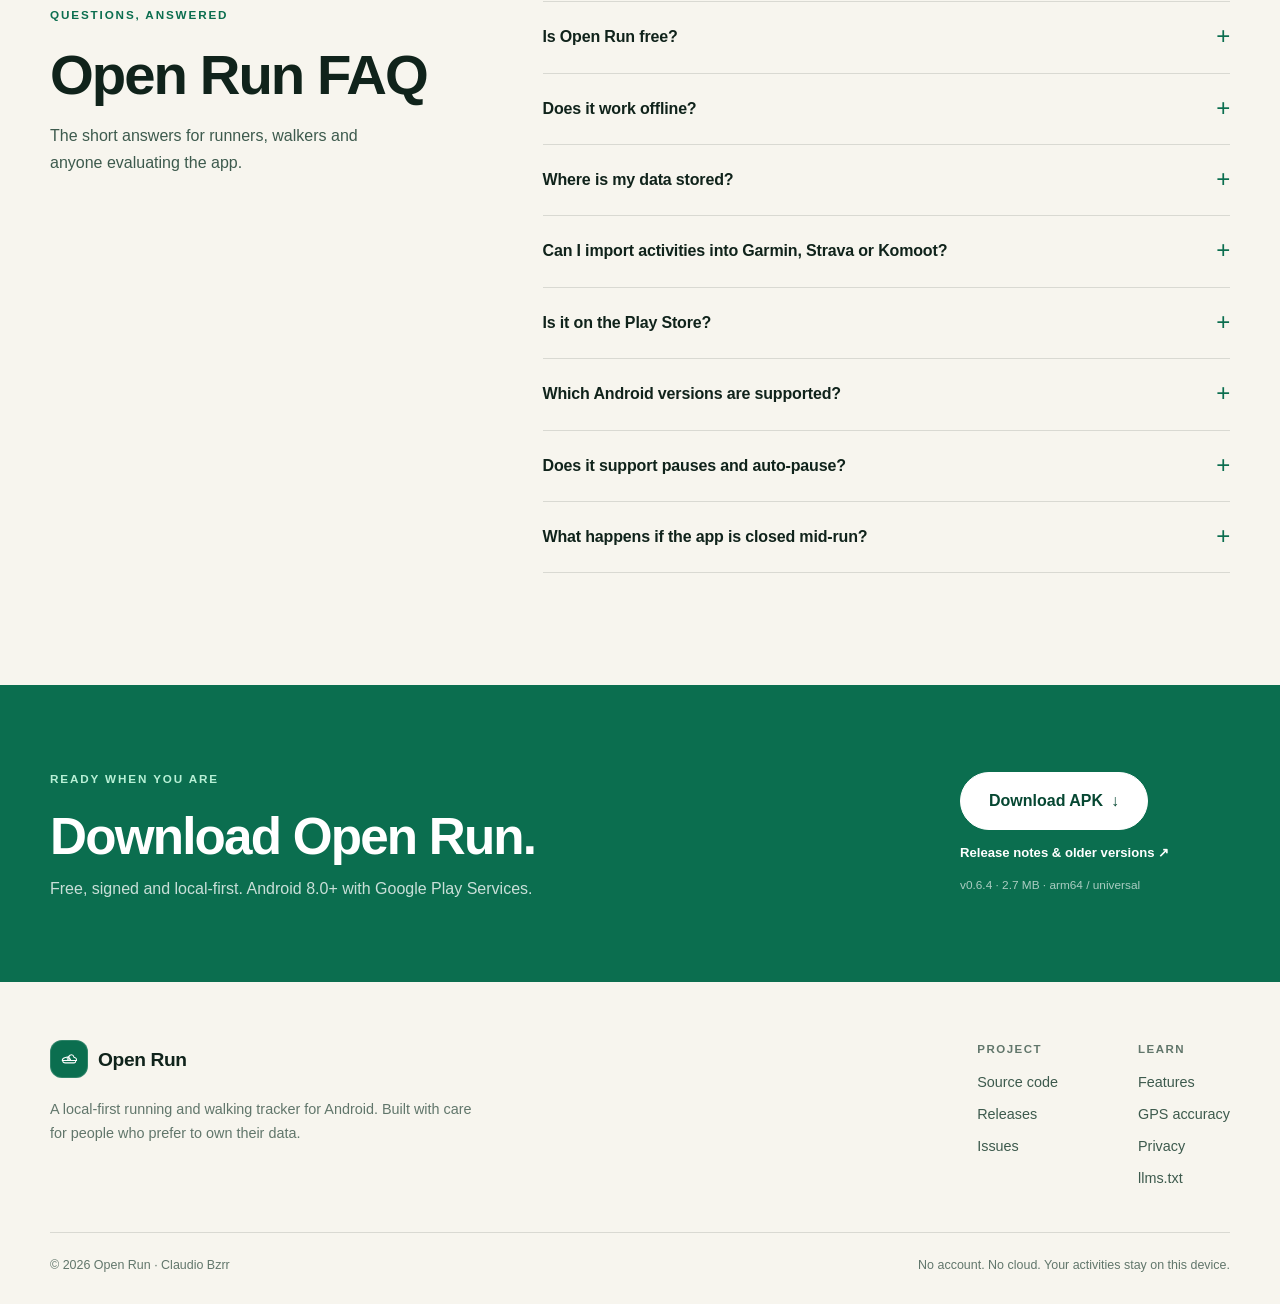
==== commit 12b17832: "Polish landing page feature grid and light button contrast" ====
--- a/docs/index.html
+++ b/docs/index.html
@@ -218,7 +218,7 @@
         </div>
 
         <div class="feature-grid">
-          <article class="feature-card feature-card-wide">
+          <article class="feature-card feature-card-lead">
             <div class="feature-icon" aria-hidden="true">
               <svg viewBox="0 0 24 24"><path d="M4 7h16M4 12h16M4 17h10"/><circle cx="19" cy="17" r="2"/></svg>
             </div>
--- a/docs/styles.css
+++ b/docs/styles.css
@@ -153,7 +153,7 @@
 .button-small { min-height: 42px; padding: 9px 16px; font-size: .86rem; box-shadow: none; }
 .button-ghost { background: transparent; color: var(--ink); border-color: var(--line-strong); box-shadow: none; }
 .button-ghost:hover { background: var(--surface); box-shadow: none; }
-.button-light { background: #fff; color: var(--brand-dark); border-color: #fff; box-shadow: none; }
+.button-light { background: #fff; color: #064732; border-color: #fff; box-shadow: none; }
 .button-light:hover { background: var(--brand-soft); border-color: var(--brand-soft); }
 .button-large { min-height: 58px; padding-inline: 28px; font-size: 1rem; }
 
@@ -242,7 +242,7 @@
   transition: transform .25s ease, border-color .25s ease, box-shadow .25s ease;
 }
 .feature-card:hover { transform: translateY(-4px); border-color: var(--line-strong); box-shadow: var(--shadow); }
-.feature-card-wide { grid-column: span 2; background: linear-gradient(135deg, var(--surface), color-mix(in srgb, var(--brand-soft) 38%, var(--surface))); }
+.feature-card-lead { background: linear-gradient(135deg, var(--surface), color-mix(in srgb, var(--brand-soft) 38%, var(--surface))); }
 .feature-icon { width: 42px; height: 42px; display: grid; place-items: center; border-radius: 13px; background: var(--surface-2); color: var(--brand); }
 .feature-icon svg { width: 24px; height: 24px; fill: none; stroke: currentColor; stroke-width: 1.8; stroke-linecap: round; stroke-linejoin: round; }
 .feature-card p { color: var(--ink-soft); font-size: .96rem; max-width: 520px; }
@@ -352,7 +352,7 @@
   .hero-visual { min-height: 620px; width: min(560px, 100%); margin-inline: auto; }
   .hero-copy { max-width: 760px; }
   .feature-grid { grid-template-columns: repeat(2, 1fr); }
-  .feature-card-wide { grid-column: span 1; }
+  .feature-card-lead { grid-column: span 1; }
   .screens-grid { grid-template-columns: repeat(2, 1fr); gap: 40px 24px; }
   .split-grid, .glance-grid, .faq-layout { grid-template-columns: 1fr; gap: 42px; }
   .footer-grid { grid-template-columns: 1fr; gap: 36px; }
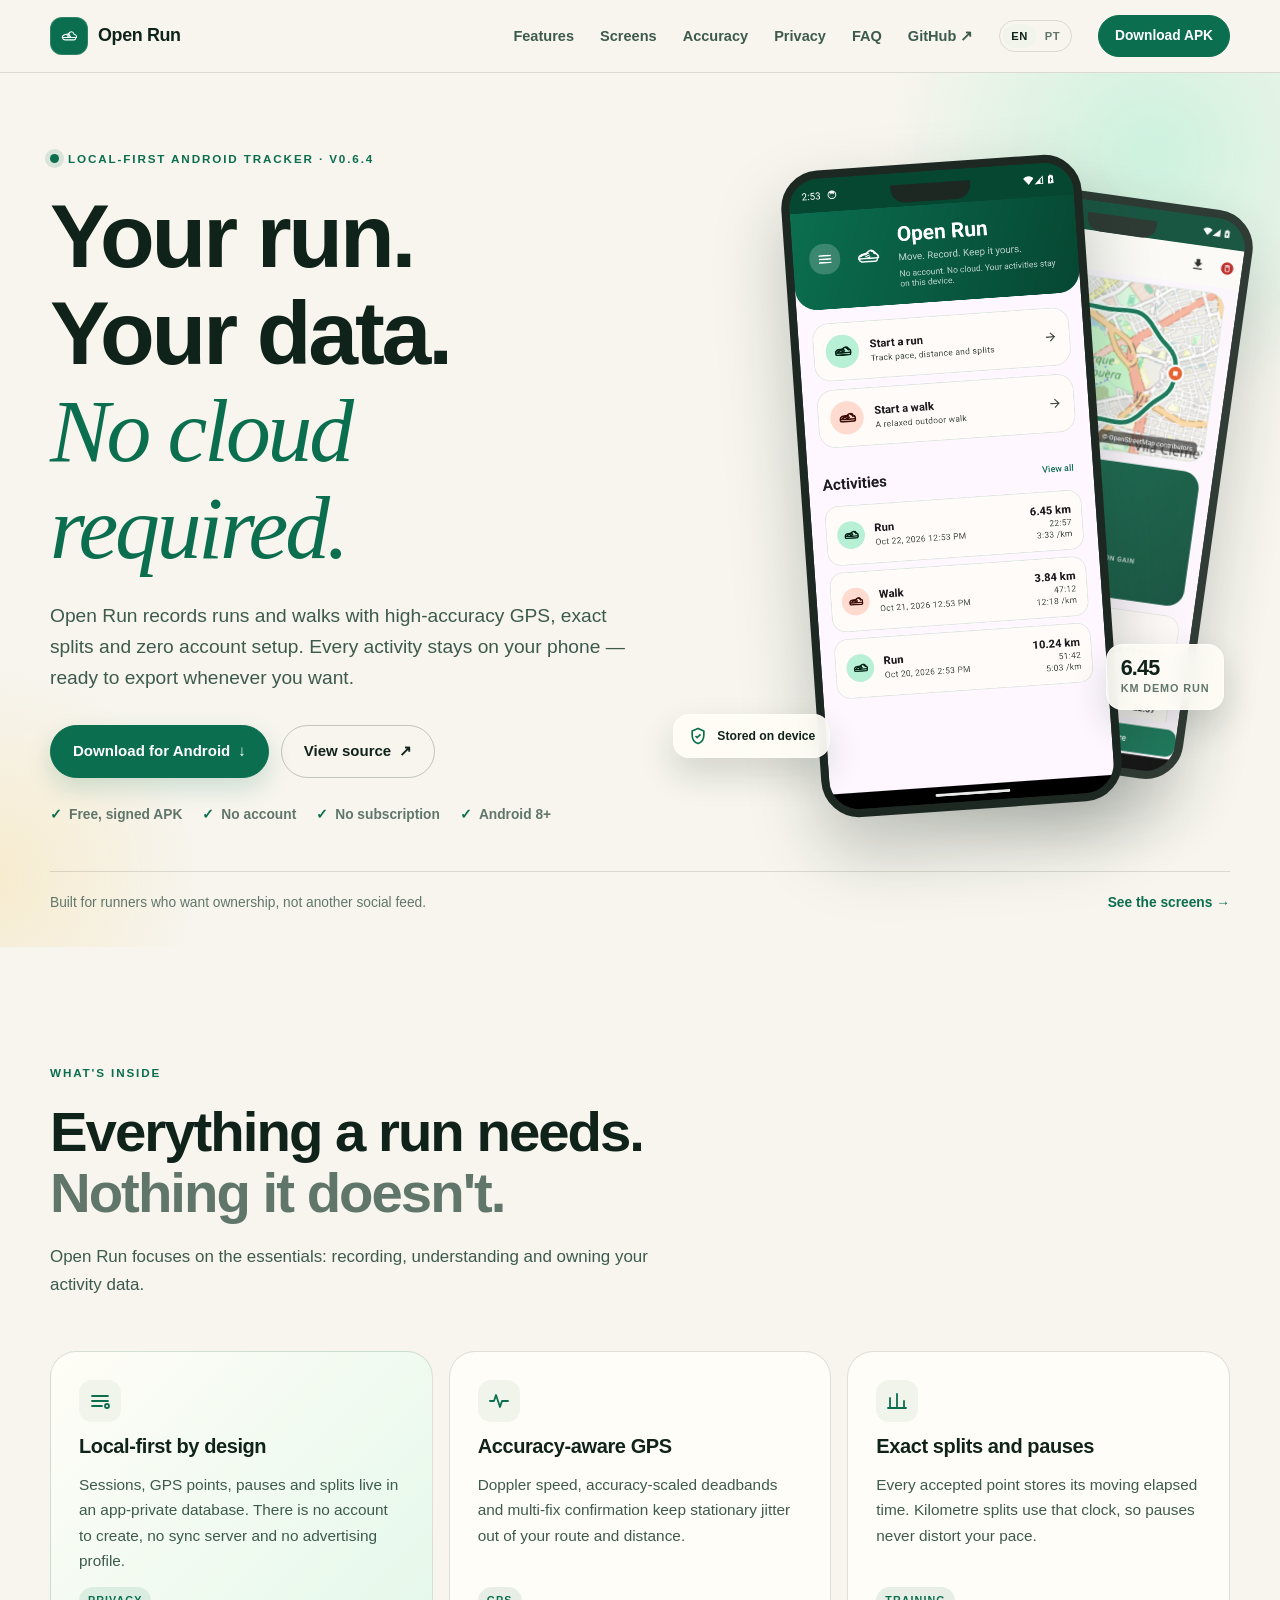
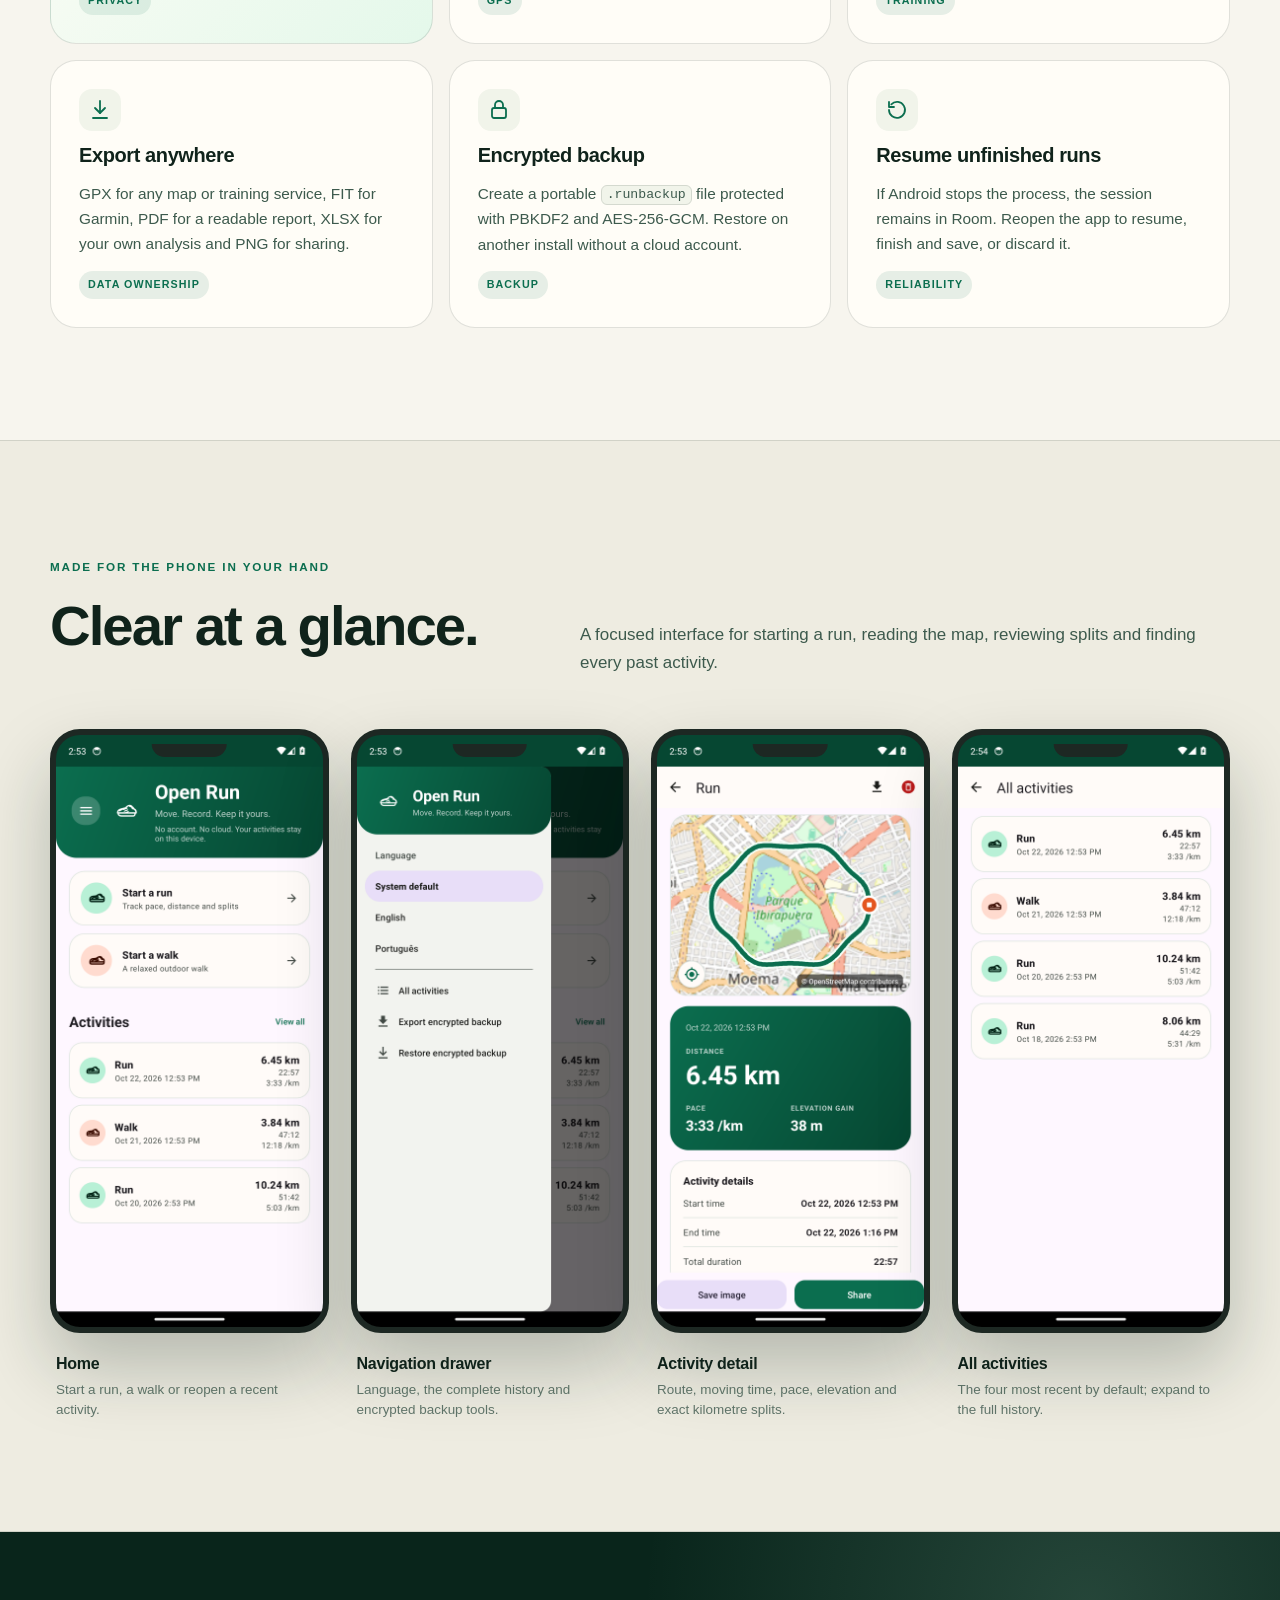
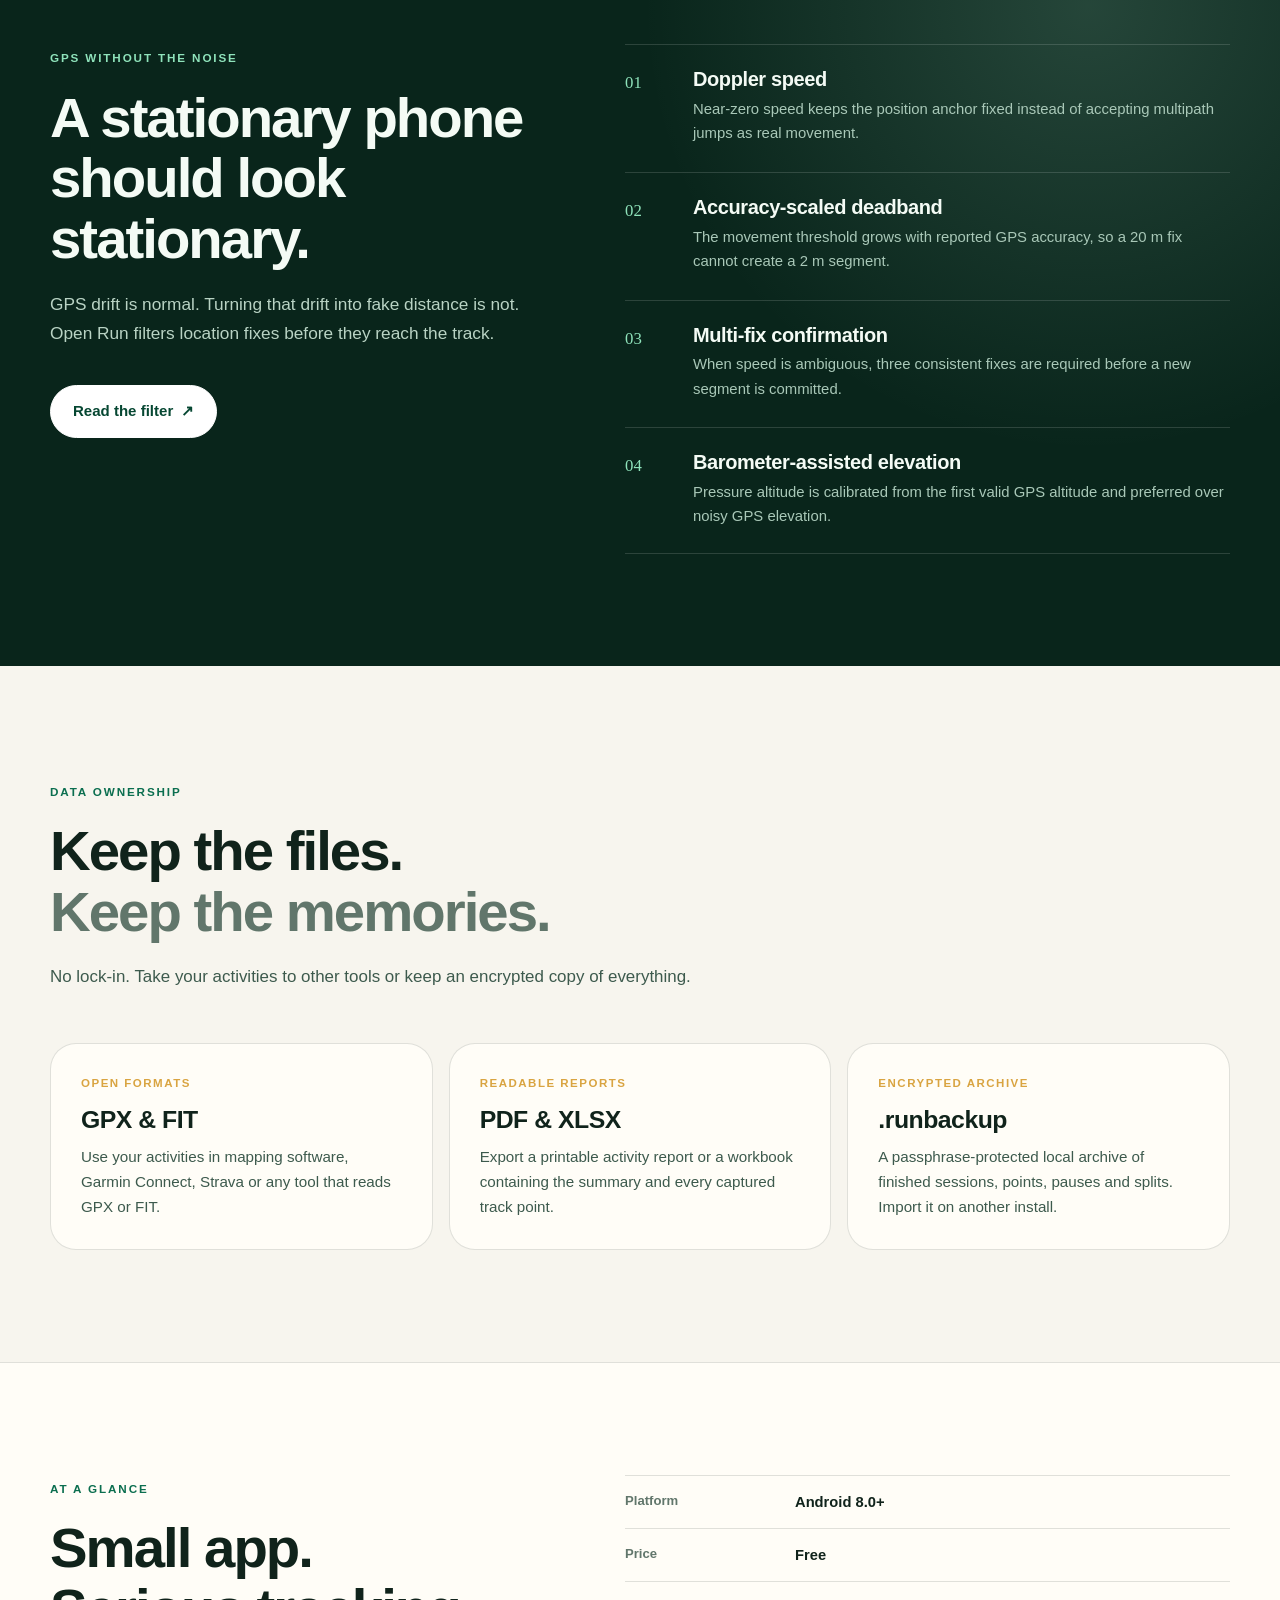
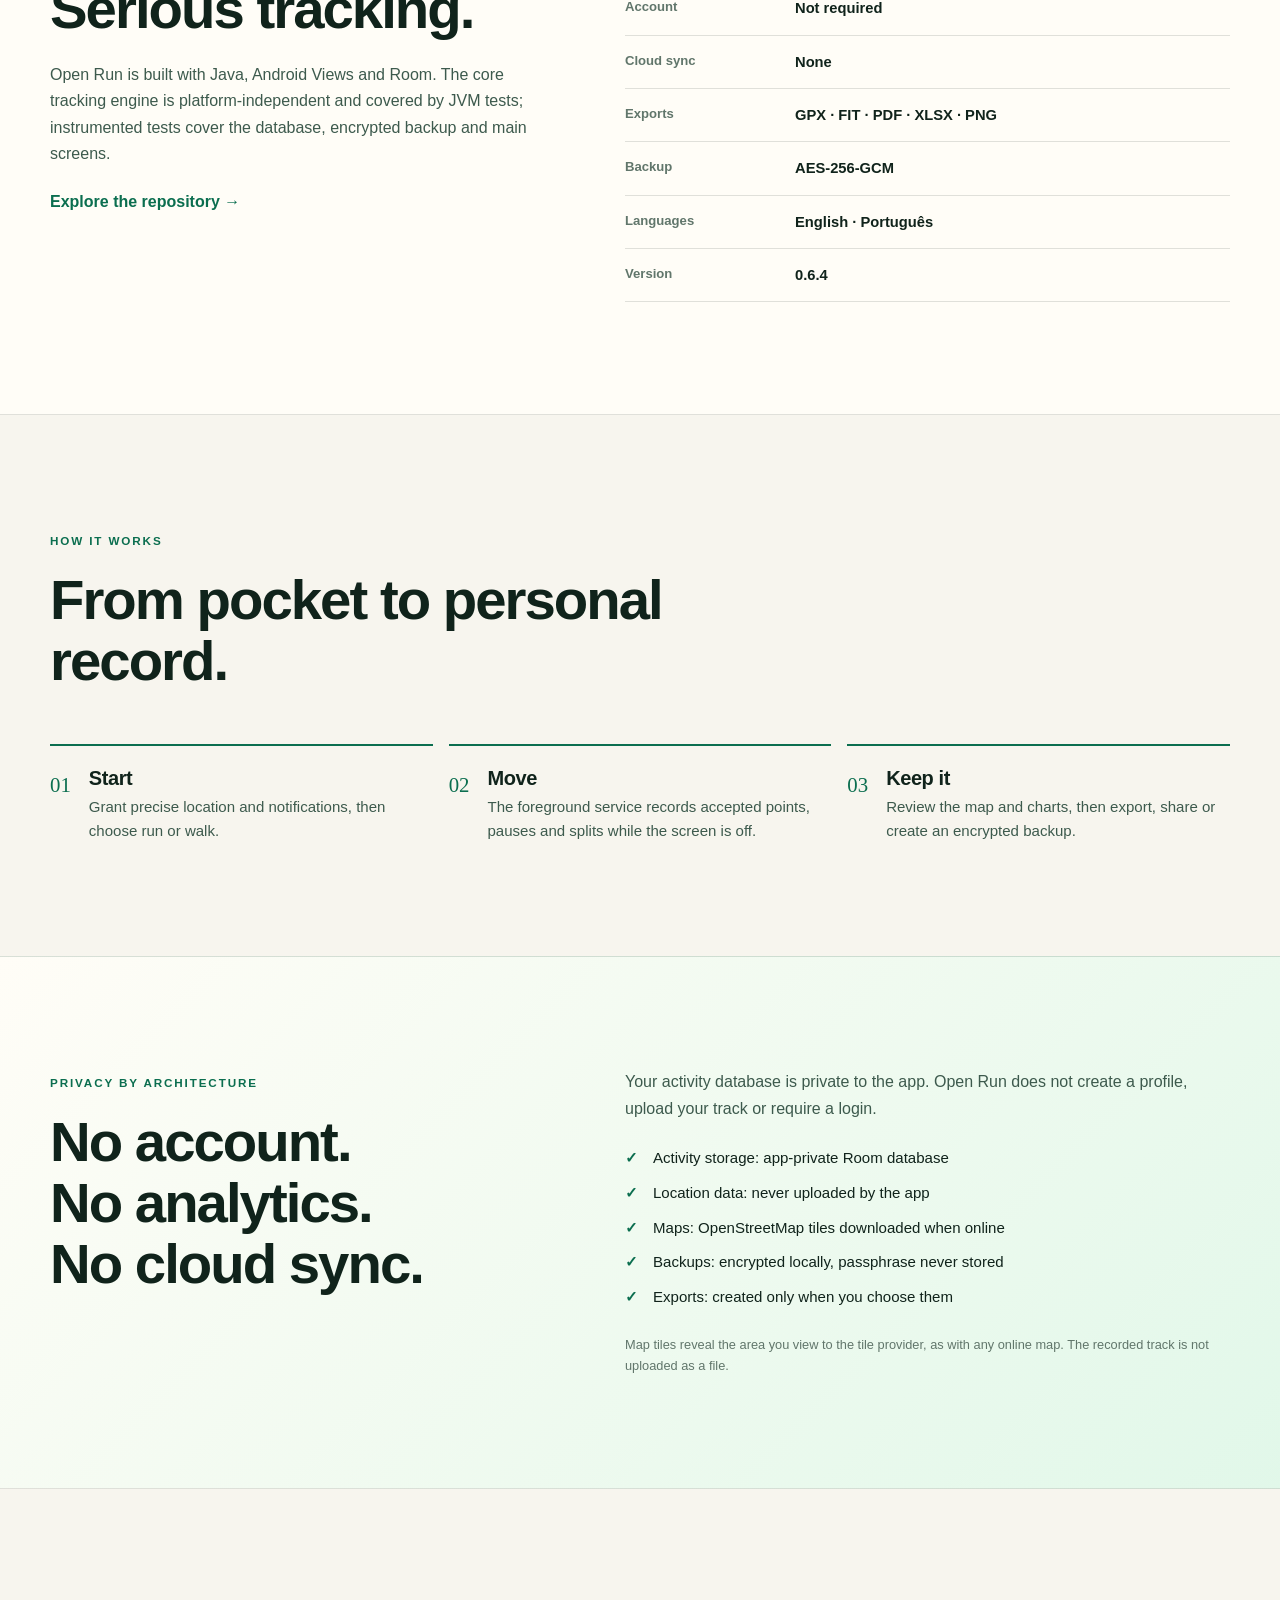
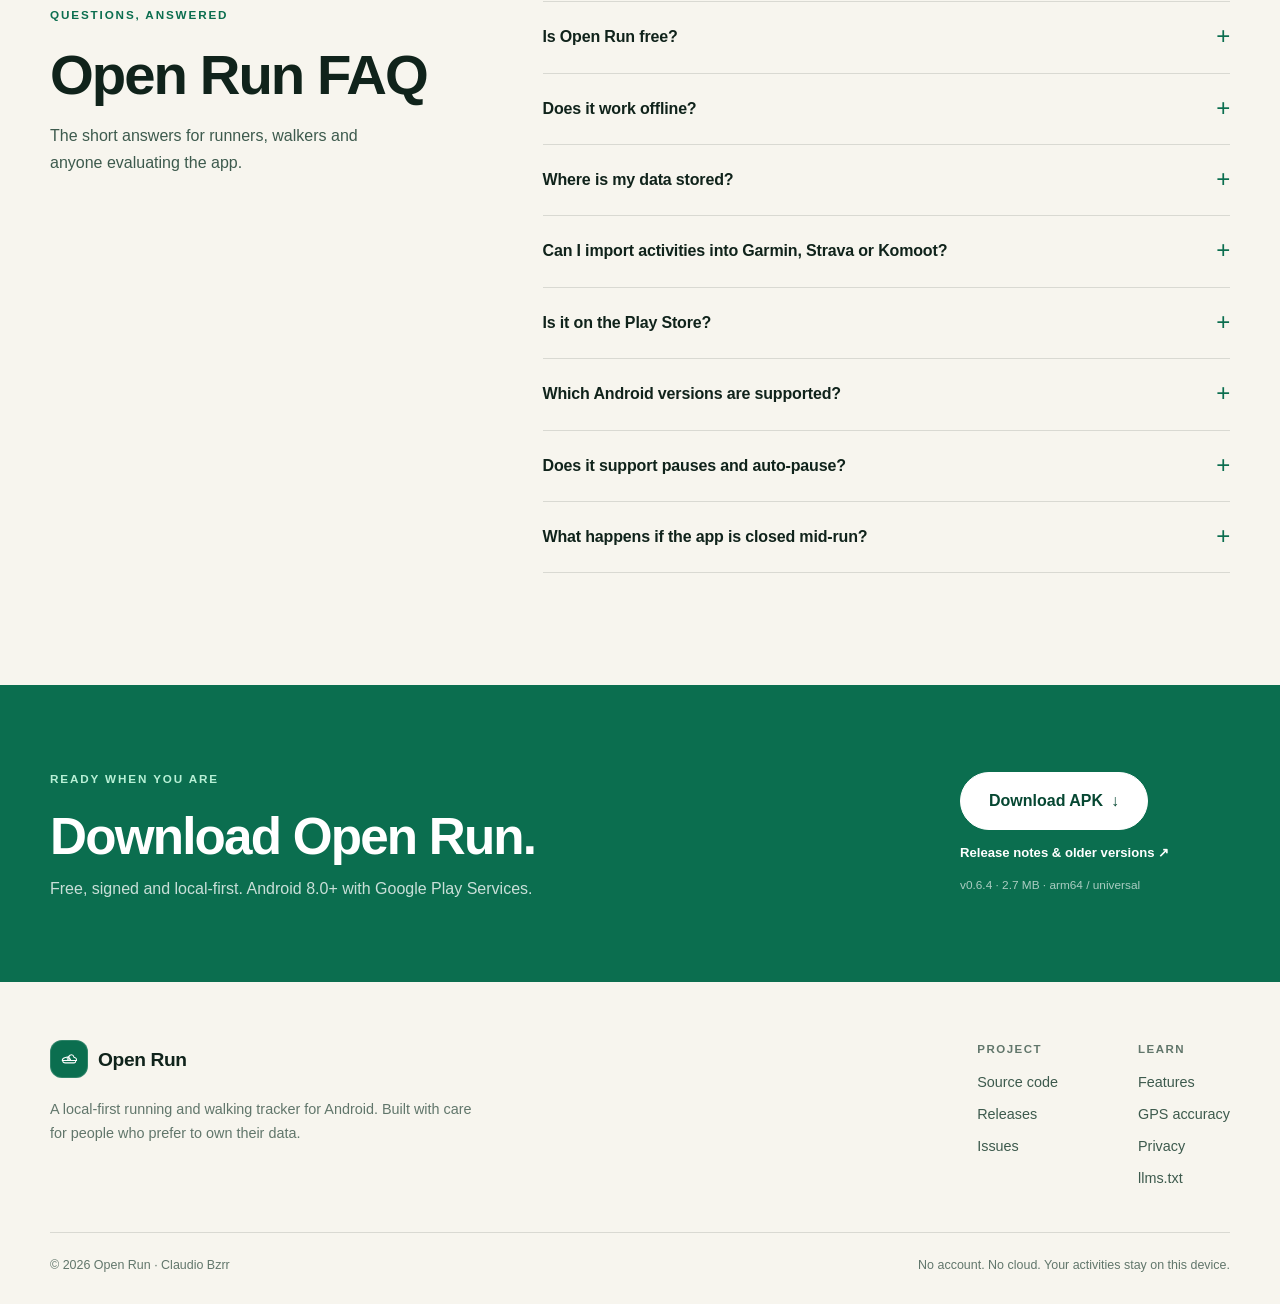
==== commit b7cad18c: "Add pt-BR landing page and language switcher" ====
--- a/docs/index.html
+++ b/docs/index.html
@@ -8,12 +8,17 @@
   <meta name="author" content="Claudio Bzrr">
   <meta name="theme-color" content="#0b6e4f">
   <link rel="canonical" href="https://claudiobzrr.github.io/open-run/">
+  <link rel="alternate" hreflang="en" href="https://claudiobzrr.github.io/open-run/">
+  <link rel="alternate" hreflang="pt-BR" href="https://claudiobzrr.github.io/open-run/pt/">
+  <link rel="alternate" hreflang="x-default" href="https://claudiobzrr.github.io/open-run/">
   <link rel="icon" href="assets/favicon.svg" type="image/svg+xml">
   <link rel="manifest" href="site.webmanifest">
   <link rel="stylesheet" href="styles.css">
 
   <meta property="og:type" content="website">
   <meta property="og:site_name" content="Open Run">
+  <meta property="og:locale" content="en_US">
+  <meta property="og:locale:alternate" content="pt_BR">
   <meta property="og:title" content="Open Run — Your run. Your data. No cloud required.">
   <meta property="og:description" content="A local-first Android running and walking tracker with accurate GPS, exact splits, GPX/FIT export and encrypted local backups.">
   <meta property="og:url" content="https://claudiobzrr.github.io/open-run/">
@@ -160,6 +165,10 @@
         <a href="#privacy">Privacy</a>
         <a href="#faq">FAQ</a>
         <a class="nav-github" href="https://github.com/ClaudioBzrr/open-run" rel="noopener">GitHub <span aria-hidden="true">↗</span></a>
+        <div class="lang-switch" aria-label="Language">
+          <a href="./" hreflang="en" lang="en" aria-current="page">EN</a>
+          <a href="pt/" hreflang="pt-BR" lang="pt-BR">PT</a>
+        </div>
         <a class="button button-small" href="https://github.com/ClaudioBzrr/open-run/releases/latest/download/app-release.apk">Download APK</a>
       </nav>
     </div>
--- a/docs/styles.css
+++ b/docs/styles.css
@@ -125,6 +125,10 @@
 .site-nav > a:not(.button) { color: var(--ink-soft); text-decoration: none; transition: color .2s ease; }
 .site-nav > a:not(.button):hover { color: var(--brand); }
 .nav-github { display: inline-flex; gap: 4px; align-items: center; }
+.lang-switch { display: inline-flex; align-items: center; padding: 3px; border: 1px solid var(--line); border-radius: 999px; gap: 1px; }
+.lang-switch a { display: inline-block; padding: 3px 8px; border-radius: 999px; color: var(--muted); font-size: .7rem; font-weight: 780; letter-spacing: .04em; text-decoration: none; }
+.lang-switch a[aria-current="page"] { color: var(--ink); background: var(--surface-2); }
+.lang-switch a:hover { color: var(--brand); }
 .nav-toggle { display: none; background: none; border: 0; width: 44px; height: 44px; cursor: pointer; padding: 10px; }
 .nav-toggle span { display: block; width: 24px; height: 2px; margin: 5px auto; background: var(--ink); transition: transform .2s ease, opacity .2s ease; }
 .nav-toggle[aria-expanded="true"] span:nth-child(1) { transform: translateY(7px) rotate(45deg); }
@@ -257,6 +261,7 @@
 .screen-card figcaption { display: flex; flex-direction: column; gap: 3px; padding-inline: 6px; }
 .screen-card figcaption strong { font-size: 1rem; letter-spacing: -.015em; }
 .screen-card figcaption span { color: var(--muted); font-size: .84rem; line-height: 1.45; }
+.screens-note { color: var(--muted); font-size: .8rem; margin-top: 24px; }
 
 /* Dark section */
 .section-dark { background: radial-gradient(circle at 85% 10%, rgba(184,240,214,.16), transparent 35%), #09251b; color: #f4fbf5; }
@@ -357,6 +362,9 @@
   .split-grid, .glance-grid, .faq-layout { grid-template-columns: 1fr; gap: 42px; }
   .footer-grid { grid-template-columns: 1fr; gap: 36px; }
   .footer-links { justify-content: flex-start; }
+}
+@media (max-width: 1120px) and (min-width: 761px) {
+  .site-nav { gap: 15px; }
 }
 @media (max-width: 760px) {
   .container { width: min(var(--max), calc(100% - 32px)); }
@@ -381,6 +389,7 @@
   .site-nav > a:not(.button) { padding: 10px 12px; border-radius: 10px; }
   .site-nav > a:not(.button):hover { background: var(--surface-2); }
   .site-nav .button { margin-top: 6px; }
+  .lang-switch { align-self: flex-start; margin: 6px 12px; }
   .hero { padding-top: 44px; }
   h1 { font-size: clamp(2.85rem, 13vw, 4.5rem); }
   .hero-visual { min-height: 540px; }
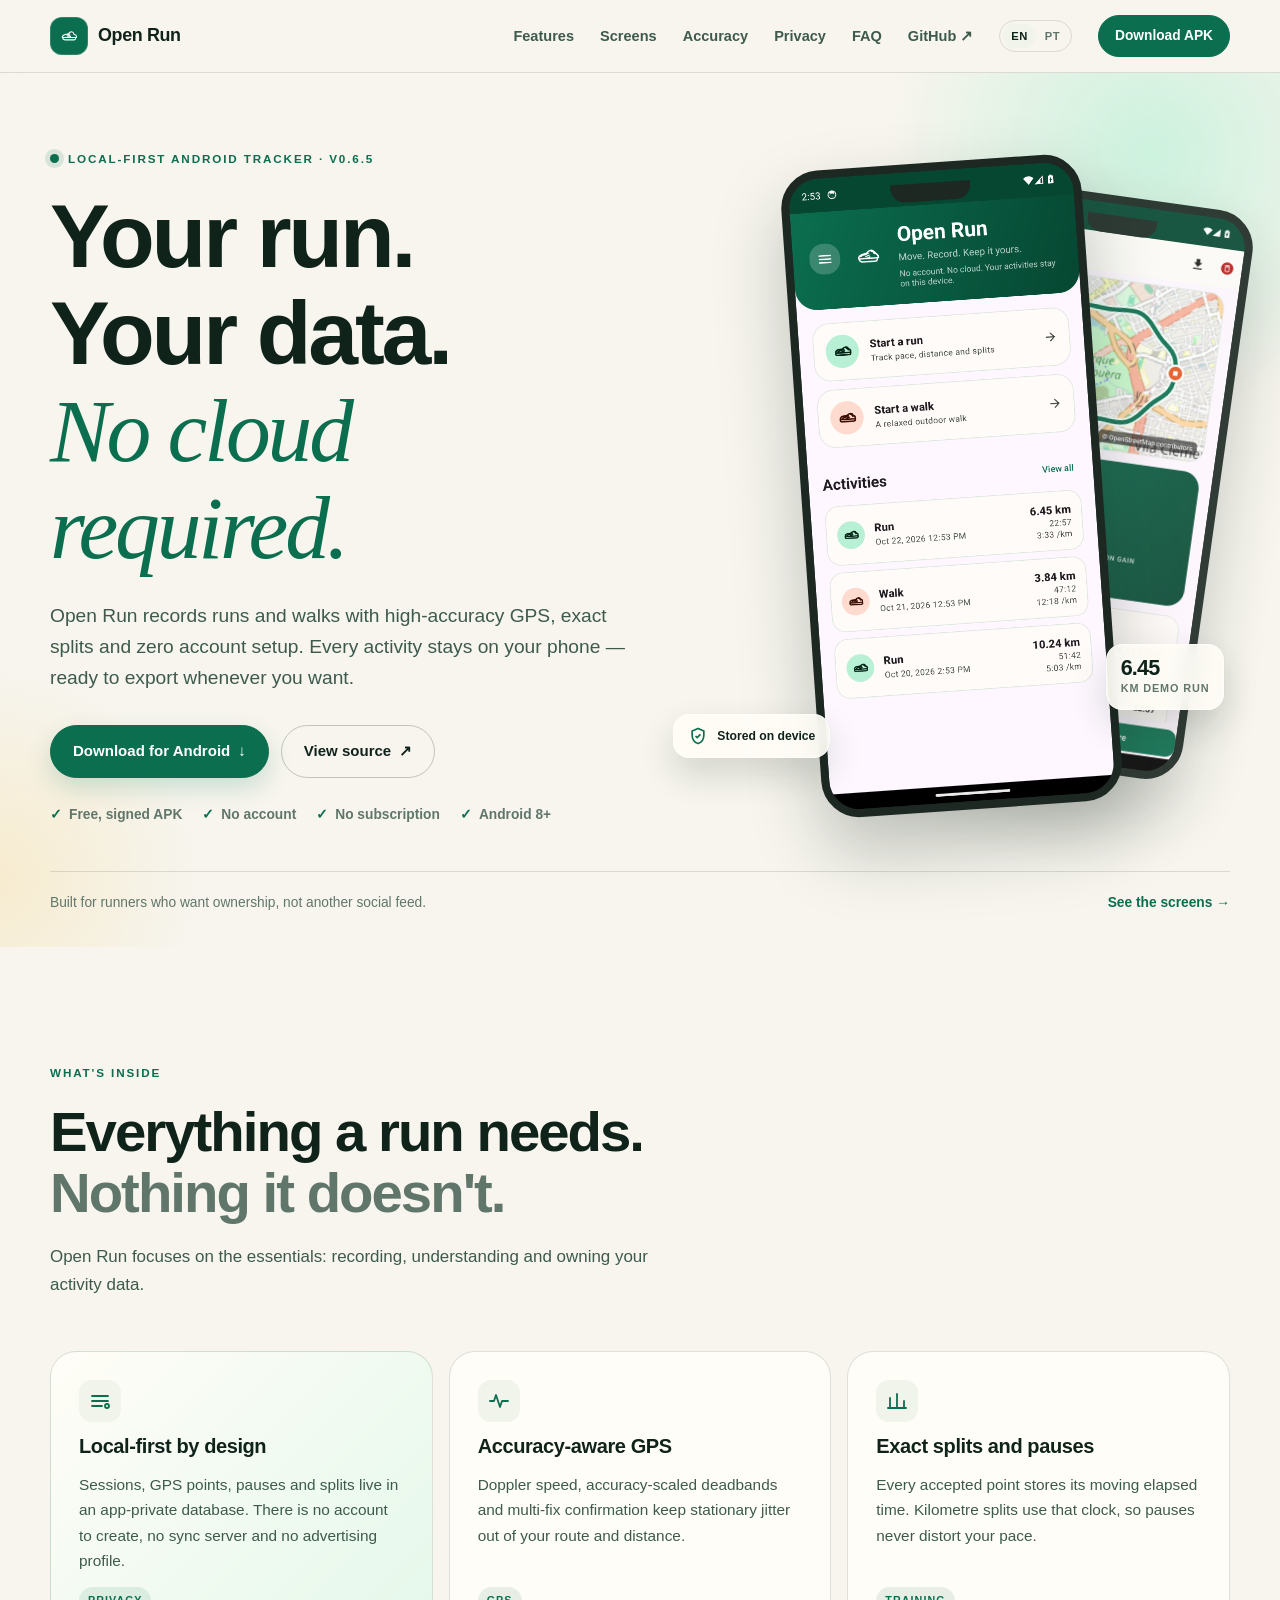
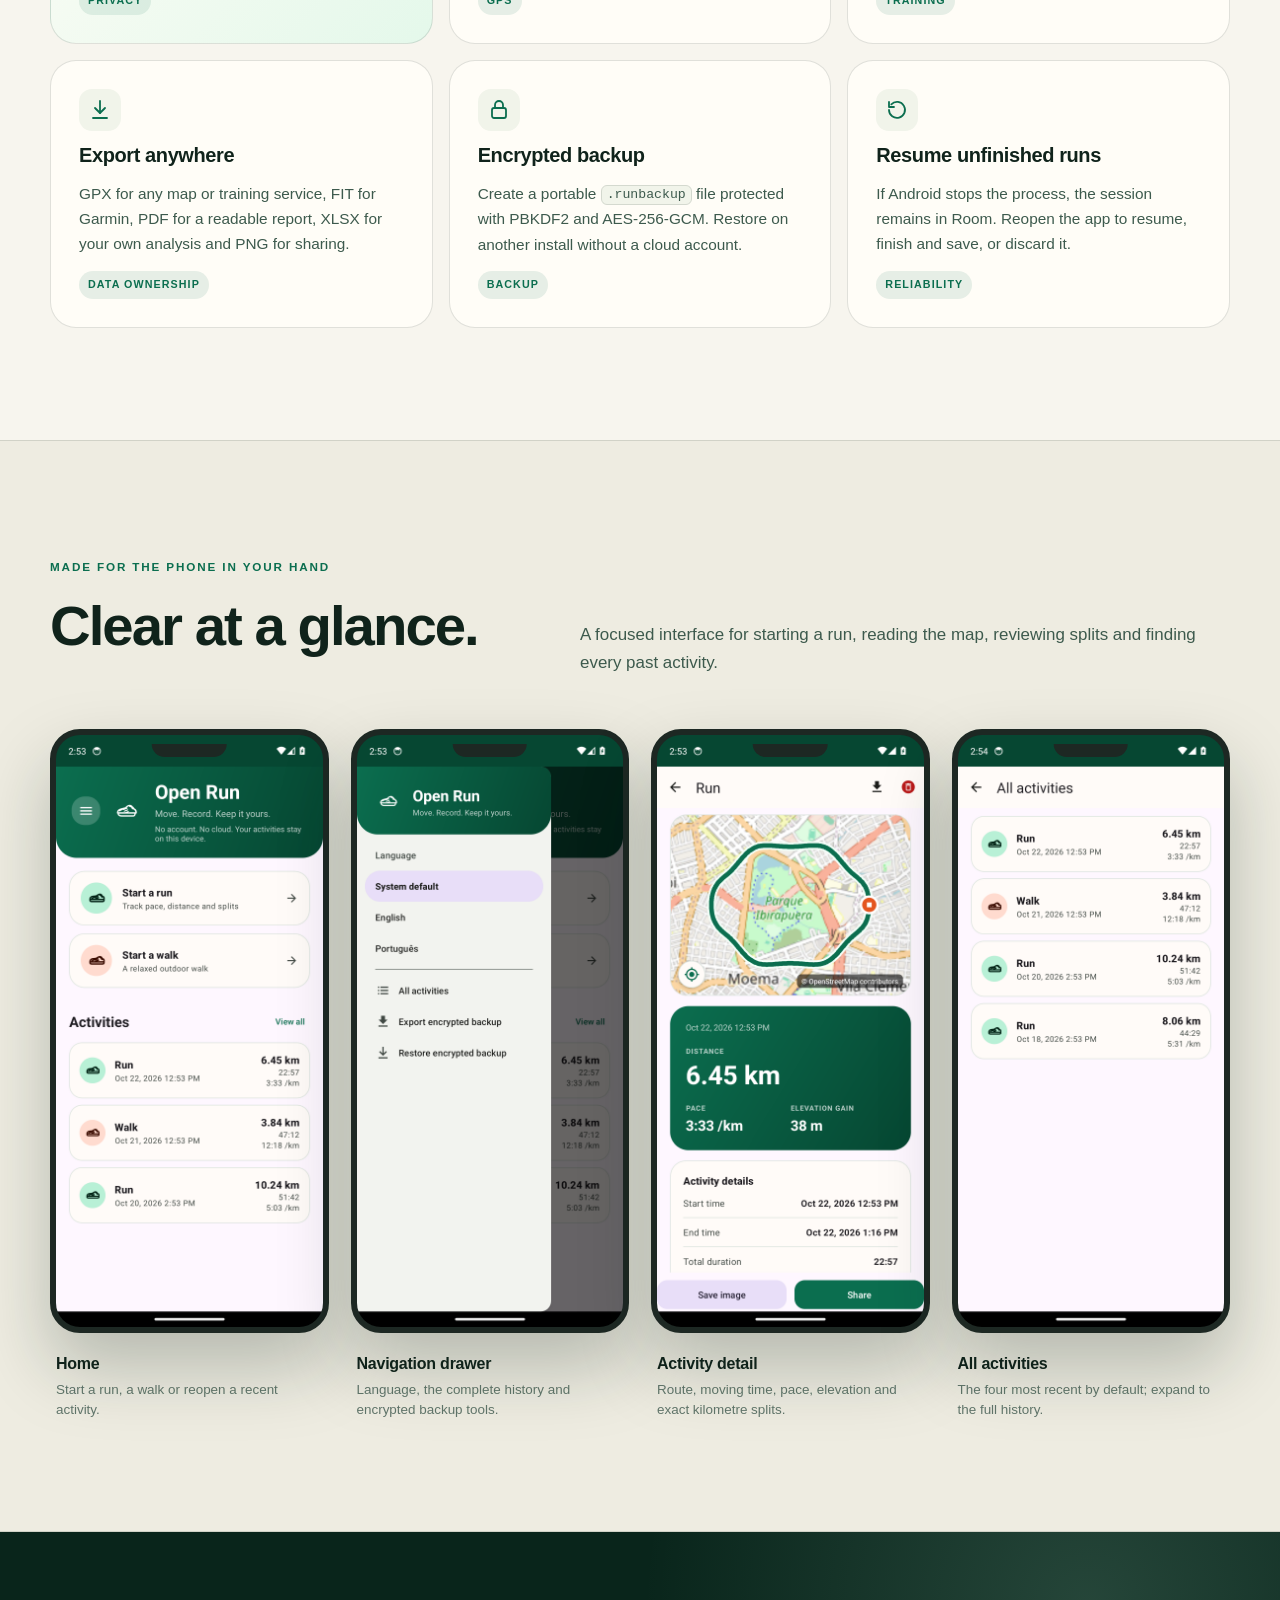
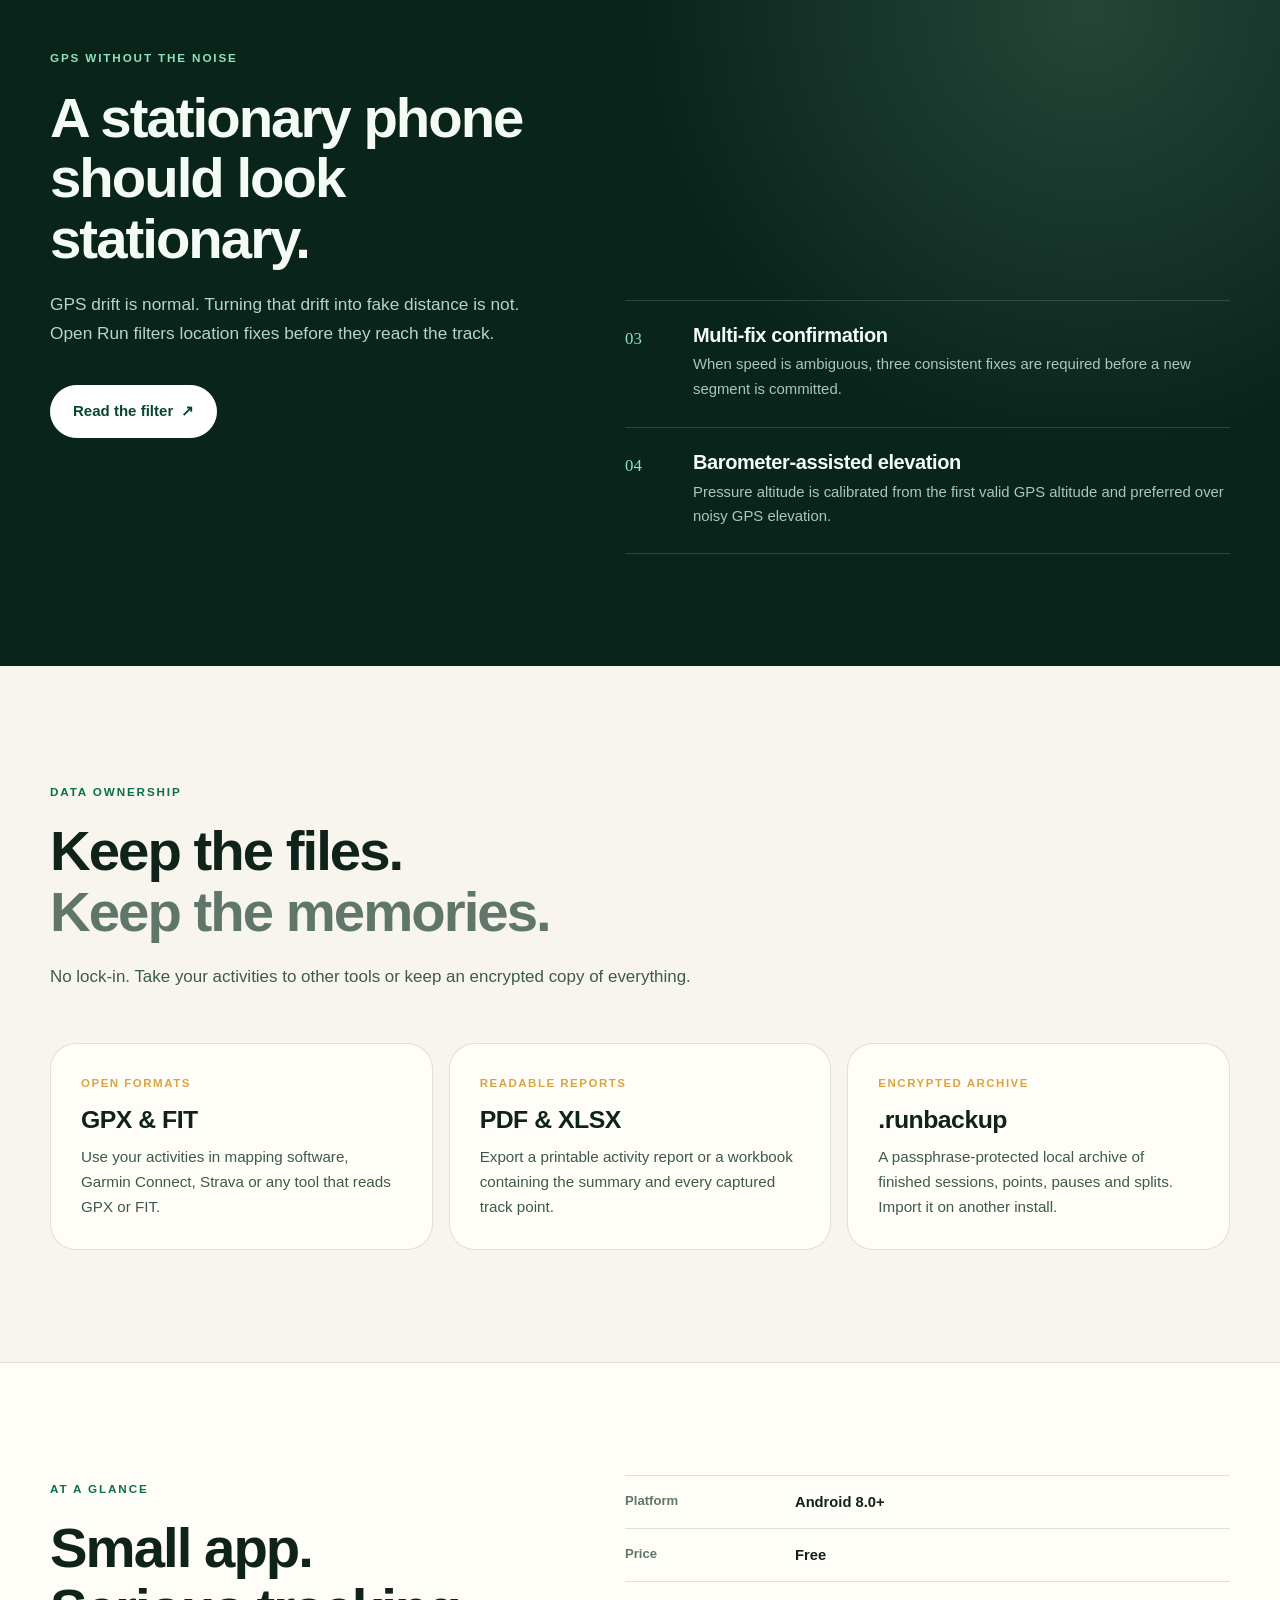
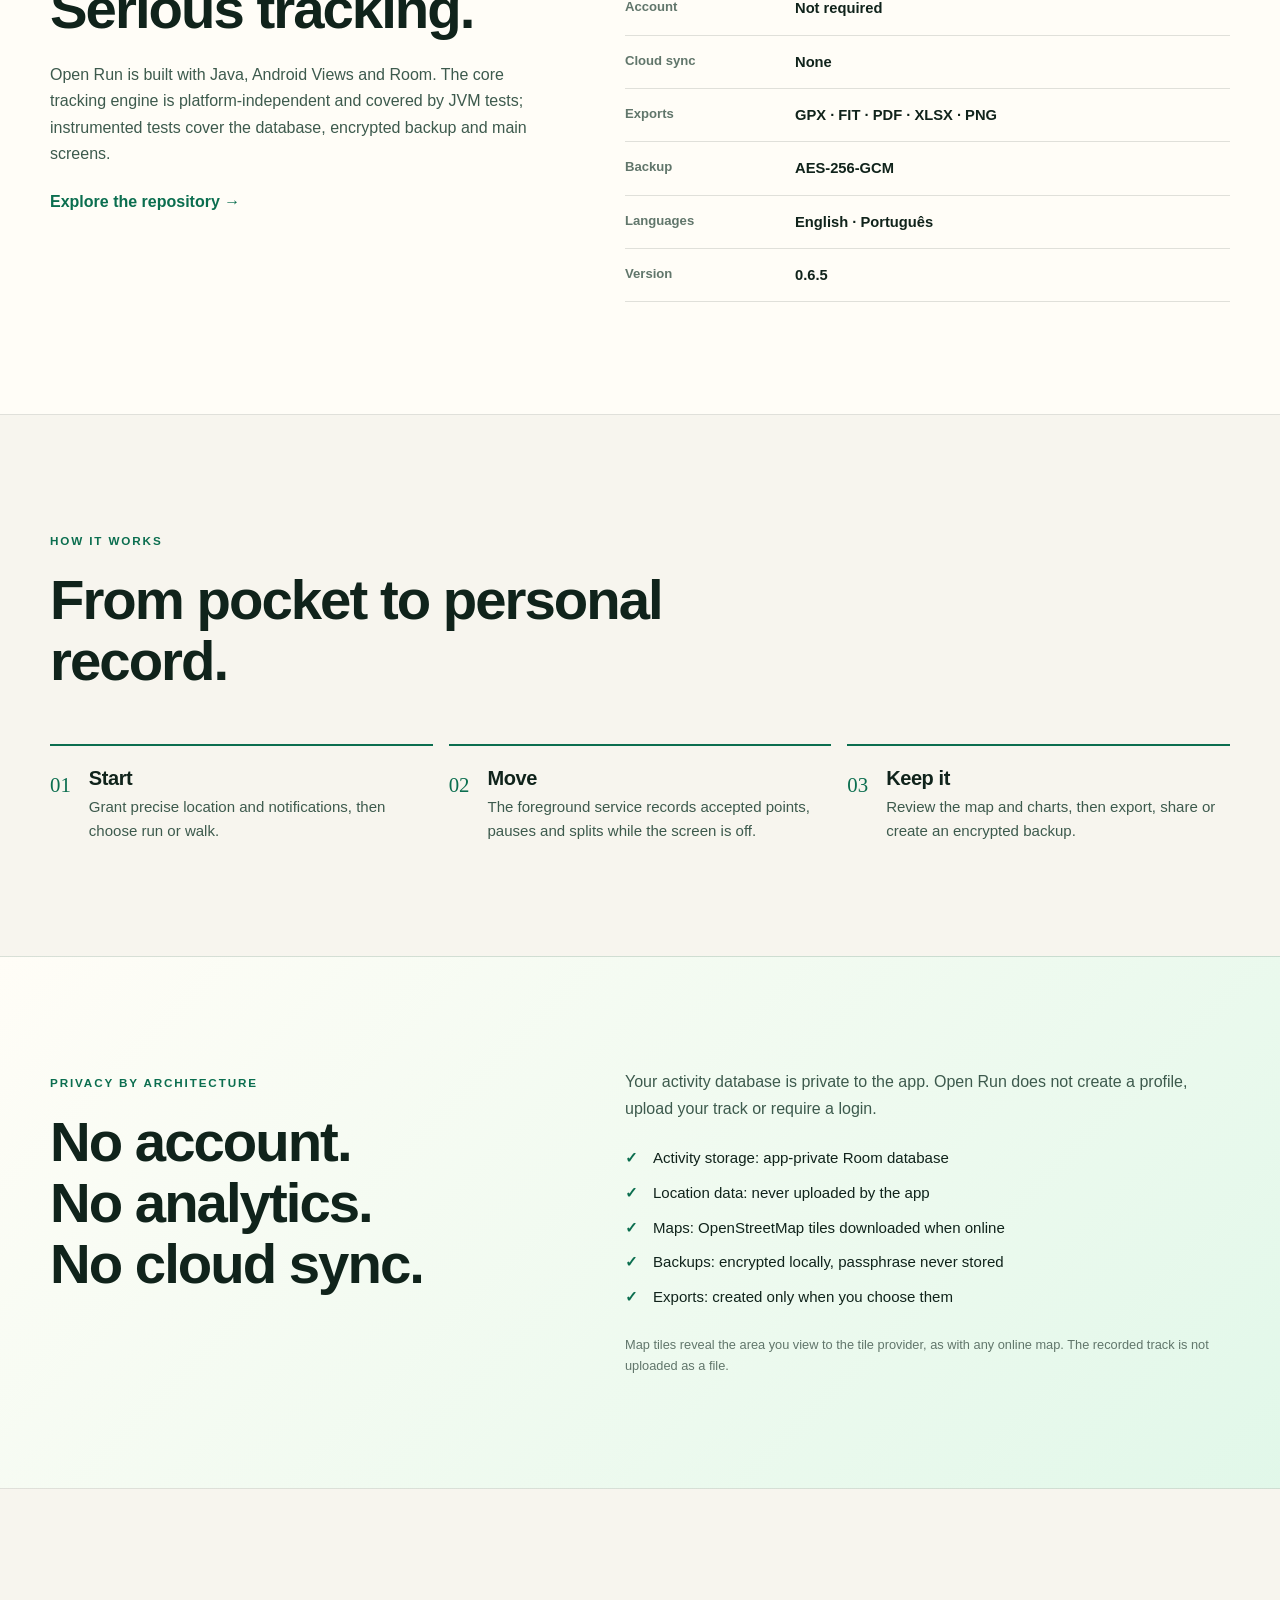
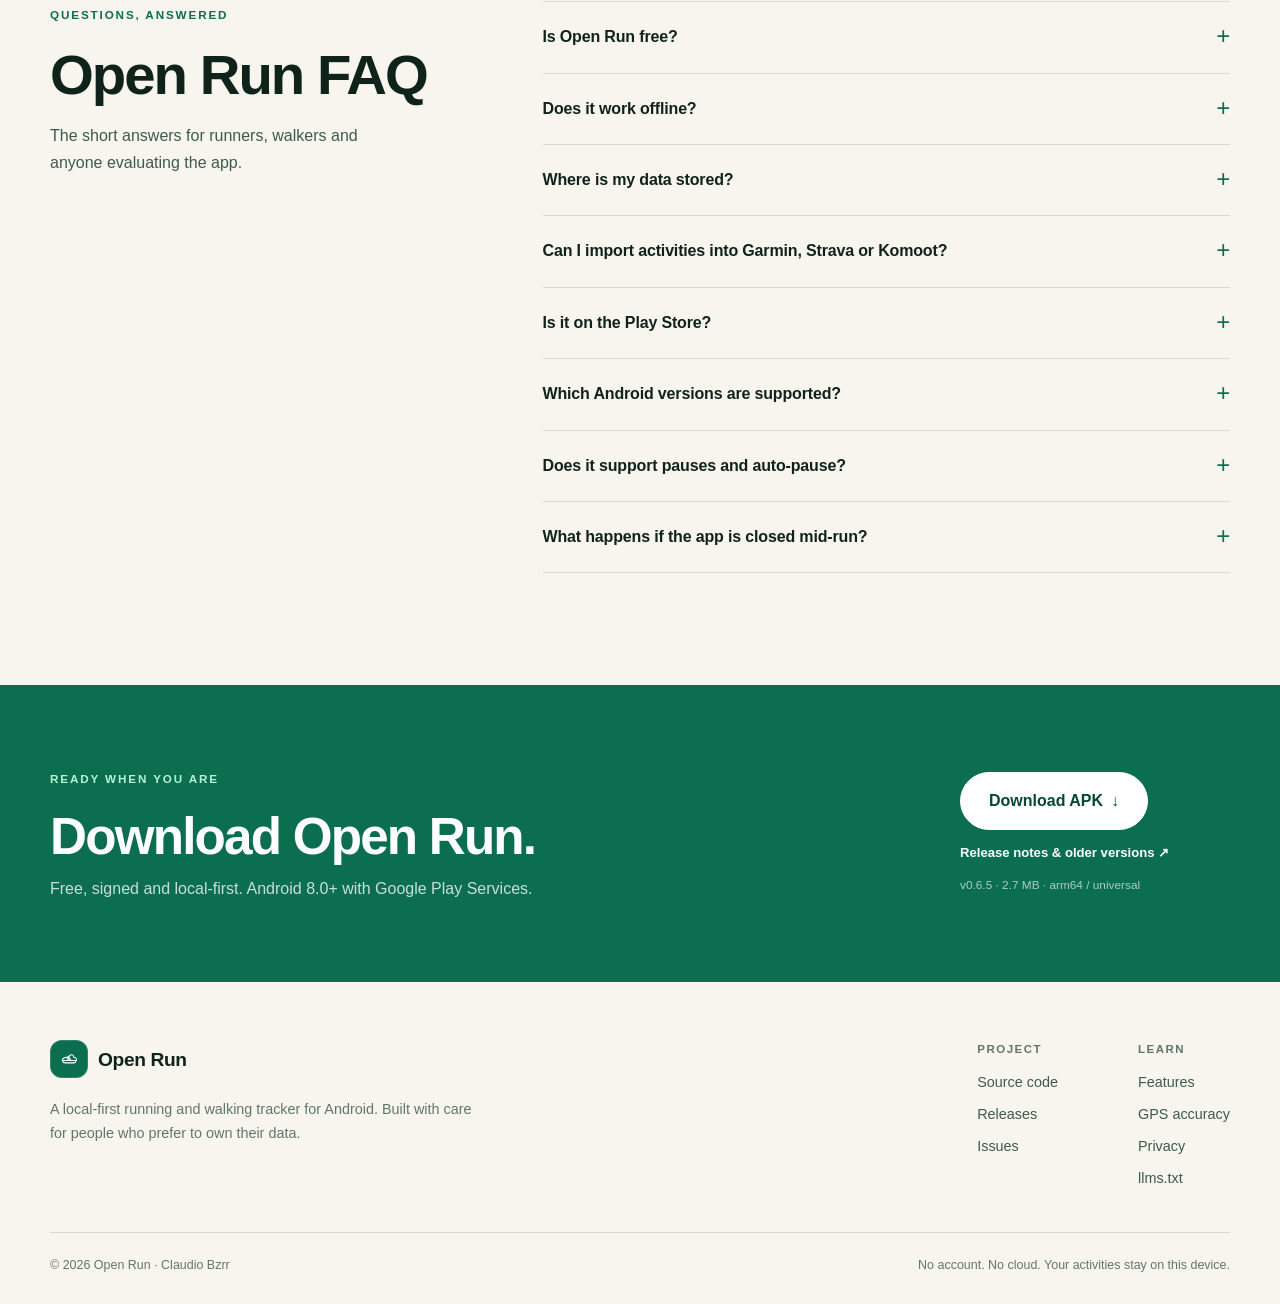
==== commit 1ce530ad: "Fix GPS distance undercounting on curved routes - Keep dense fixes while moving instead of collapsin" ====
--- a/docs/index.html
+++ b/docs/index.html
@@ -41,9 +41,9 @@
     "applicationCategory": "HealthApplication",
     "applicationSubCategory": "Running and walking tracker",
     "operatingSystem": "Android 8.0 or newer",
-    "softwareVersion": "0.6.4",
+    "softwareVersion": "0.6.5",
     "datePublished": "2026-01-01",
-    "dateModified": "2026-10-22",
+    "dateModified": "2026-10-24",
     "downloadUrl": "https://github.com/ClaudioBzrr/open-run/releases/latest/download/app-release.apk",
     "installUrl": "https://github.com/ClaudioBzrr/open-run/releases/latest/download/app-release.apk",
     "codeRepository": "https://github.com/ClaudioBzrr/open-run",
@@ -180,7 +180,7 @@
       <div class="hero-glow hero-glow-two" aria-hidden="true"></div>
       <div class="container hero-grid">
         <div class="hero-copy">
-          <p class="eyebrow"><span class="status-dot" aria-hidden="true"></span> Local-first Android tracker · v0.6.4</p>
+          <p class="eyebrow"><span class="status-dot" aria-hidden="true"></span> Local-first Android tracker · v0.6.5</p>
           <h1>Your run.<br>Your data.<br><em>No cloud required.</em></h1>
           <p class="lede">Open Run records runs and walks with high-accuracy GPS, exact splits and zero account setup. Every activity stays on your phone — ready to export whenever you want.</p>
           <div class="hero-actions">
@@ -395,7 +395,7 @@
           <div><dt>Exports</dt><dd>GPX · FIT · PDF · XLSX · PNG</dd></div>
           <div><dt>Backup</dt><dd>AES-256-GCM</dd></div>
           <div><dt>Languages</dt><dd>English · Português</dd></div>
-          <div><dt>Version</dt><dd>0.6.4</dd></div>
+          <div><dt>Version</dt><dd>0.6.5</dd></div>
         </dl>
       </div>
     </section>
@@ -488,7 +488,7 @@
         <div class="download-actions">
           <a class="button button-light button-large" href="https://github.com/ClaudioBzrr/open-run/releases/latest/download/app-release.apk">Download APK <span aria-hidden="true">↓</span></a>
           <a class="download-link" href="https://github.com/ClaudioBzrr/open-run/releases" rel="noopener">Release notes &amp; older versions <span aria-hidden="true">↗</span></a>
-          <span class="download-meta">v0.6.4 · 2.7 MB · arm64 / universal</span>
+          <span class="download-meta">v0.6.5 · 2.7 MB · arm64 / universal</span>
         </div>
       </div>
     </section>
